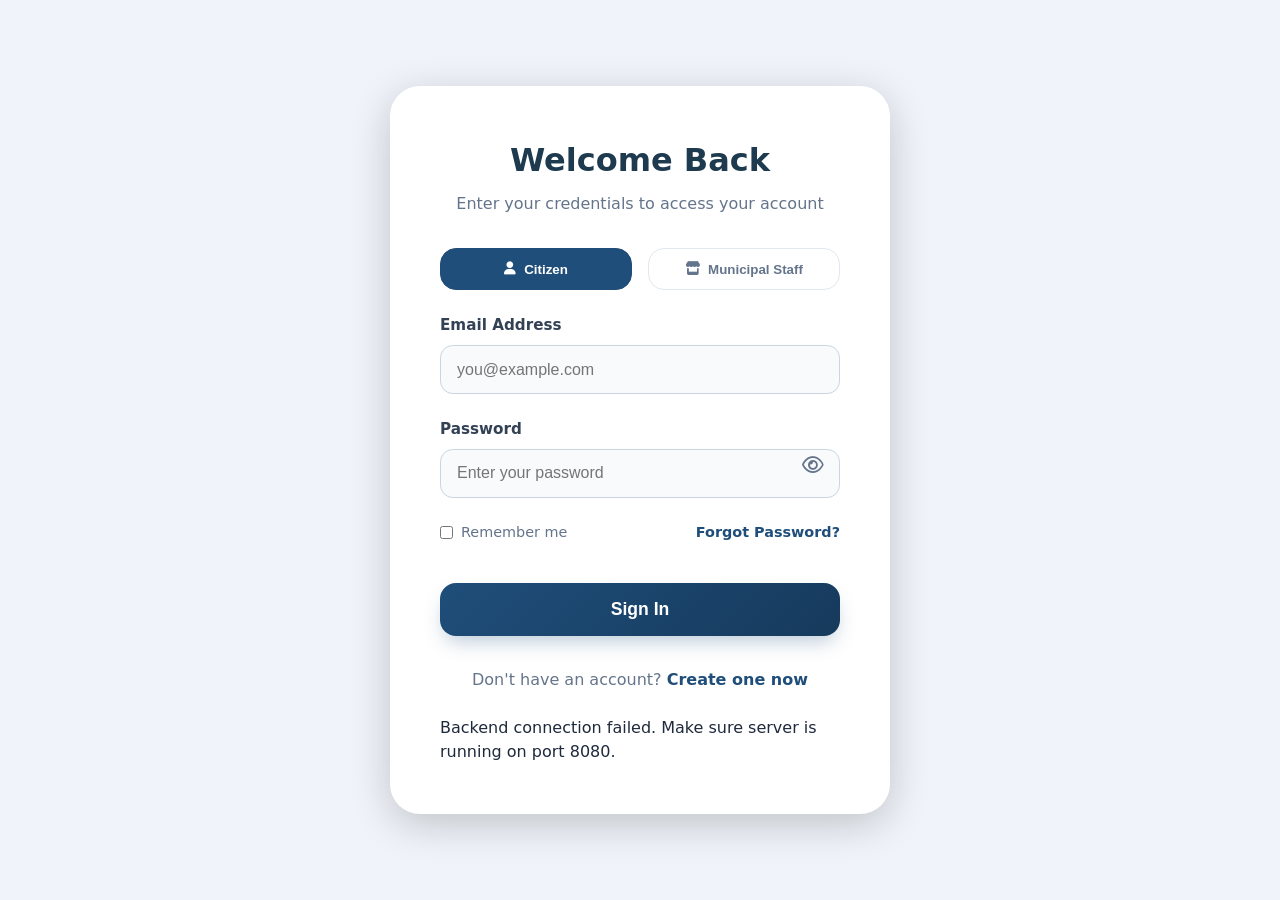
==== admin.html @ d2bd8d85 "Describe what you updated" ====
<!DOCTYPE html>
<html lang="en">

<head>
    <meta charset="UTF-8">
    <title>CrowdCivic Admin Dashboard</title>
    <link rel="stylesheet" href="styles.css">
    <link rel="stylesheet" href="admin.css">
</head>

<body>

    <header>
        <h2>CrowdCivic – Admin Panel</h2>
        <div>
            <button onclick="toggleAdminProfile()"
                style="margin-right: 10px; background-color: #f1f5f9; color: #1e293b; border: 1px solid #cbd5e1;">Profile</button>
            <button onclick="logout()">Logout</button>
        </div>
    </header>

    <section class="dashboard">
        <div class="user-info"
            style="display: none; margin-bottom: 2rem; background: #f8fafc; padding: 1.5rem; border-radius: 8px; border: 1px solid #e2e8f0;">
            <h3>Admin Profile</h3>
            <p style="margin-bottom: 5px;"><strong>Name:</strong> <span id="adminName">Loading...</span></p>
            <p style="margin-bottom: 5px;"><strong>Email:</strong> <span id="adminEmail">Loading...</span></p>
            <p style="margin-bottom: 5px;"><strong>Department:</strong> <span id="adminDepartment">Loading...</span></p>
            <p style="margin-bottom: 5px;"><strong>Government ID:</strong> <span id="adminId">Loading...</span></p>
        </div>

        <h3>Reported Civic Issues</h3>

        <table>
            <thead>
                <tr>
                    <th>Issue ID</th>
                    <th>Title</th>
                    <th>Category</th>
                    <th>Location</th>
                    <th>Status</th>
                    <th>Assign Dept</th>
                    <th>Action</th>
                </tr>
            </thead>
            <tbody id="issueTable">
                <tr>
                    <td>101</td>
                    <td>Pothole on Road</td>
                    <td>Roads</td>
                    <td>Hyderabad</td>
                    <td>
                        <select>
                            <option>Pending</option>
                            <option>In Progress</option>
                            <option>Resolved</option>
                        </select>
                    </td>
                    <td>
                        <select>
                            <option>Roads Dept</option>
                            <option>Municipality</option>
                            <option>Water Dept</option>
                        </select>
                    </td>
                    <td>
                        <button class="update-btn">Update</button>
                    </td>
                </tr>
            </tbody>
        </table>
    </section>

    <script src="admin.js"></script>
</body>

</html>
---- styles.css ----
:root {
    --primary-color: #2563eb;
    --primary-hover: #1d4ed8;
    --secondary-color: #475569;
    --accent-color: #8b5cf6;
    --success-color: #10b981;
    --warning-color: #f59e0b;
    --danger-color: #ef4444;

    --primary-gradient: linear-gradient(135deg, #2563eb 0%, #4f46e5 100%);
    --hero-gradient: linear-gradient(135deg, #1e293b 0%, #0f172a 100%);
    --card-gradient: linear-gradient(to bottom right, #ffffff, #f8fafc);

    --bg-body: #f0f4fa;
    --bg-card: #ffffff;
    --text-main: #1e293b;
    --text-muted: #64748b;
    --text-light: #94a3b8;

    --radius-sm: 8px;
    --radius-md: 12px;
    --radius-lg: 16px;
    --radius-full: 9999px;

    --shadow-sm: 0 1px 2px 0 rgb(0 0 0 / 0.05);
    --shadow-md: 0 4px 6px -1px rgb(0 0 0 / 0.1), 0 2px 4px -2px rgb(0 0 0 / 0.1);
    --shadow-lg: 0 10px 15px -3px rgb(0 0 0 / 0.1), 0 4px 6px -4px rgb(0 0 0 / 0.1);
    --shadow-xl: 0 20px 25px -5px rgb(0 0 0 / 0.1), 0 8px 10px -6px rgb(0 0 0 / 0.1);

    --transition-base: all 0.3s ease;
}

* {
    margin: 0;
    padding: 0;
    box-sizing: border-box;
}

body {
    font-family: 'Inter', -apple-system, BlinkMacSystemFont, 'Segoe UI', Roboto, sans-serif;
    background-color: var(--bg-body);
    color: var(--text-main);
    line-height: 1.6;
    min-height: 100vh;
    display: flex;
    flex-direction: column;
}

h1,
h2,
h3,
h4,
h5,
h6 {
    color: var(--text-main);
    font-weight: 700;
    line-height: 1.2;
    margin-bottom: 0.5em;
}

h1 {
    font-size: 2.5rem;
    letter-spacing: -0.025em;
}

h2 {
    font-size: 2rem;
    letter-spacing: -0.025em;
}

h3 {
    font-size: 1.5rem;
}

p {
    margin-bottom: 1rem;
    color: var(--text-muted);
}

.container {
    width: 100%;
    max-width: 1280px;
    margin: 0 auto;
    padding: 0 20px;
    display: flex;
    justify-content: center;
    align-items: center;
    min-height: 100vh;
}

.card,
.login-card,
.dashboard,
.landing-page {
    background: var(--bg-card);
    border-radius: var(--radius-lg);
    box-shadow: var(--shadow-lg);
    border: 1px solid rgba(255, 255, 255, 0.5);
}

.login-card {
    padding: 2.5rem;
    width: 100%;
    max-width: 420px;
    position: relative;
    overflow: hidden;
}

.login-card::before {
    content: '';
    position: absolute;
    top: 0;
    left: 0;
    width: 100%;
    height: 6px;
    background: var(--primary-gradient);
}

.subtitle {
    font-size: 0.95rem;
    color: var(--text-muted);
    text-align: center;
    margin-bottom: 2rem;
}

.form-group {
    margin-bottom: 1.5rem;
}

.form-group label {
    display: block;
    margin-bottom: 0.5rem;
    font-weight: 500;
    font-size: 0.9rem;
    color: var(--text-main);
}

.form-group input,
.form-group select {
    width: 100%;
    padding: 0.75rem 1rem;
    border: 1px solid #e2e8f0;
    border-radius: var(--radius-sm);
    font-size: 0.95rem;
    transition: var(--transition-base);
    background-color: #f8fafc;
}

.form-group input:focus,
.form-group select:focus {
    outline: none;
    border-color: var(--primary-color);
    box-shadow: 0 0 0 3px rgba(37, 99, 235, 0.1);
    background-color: #fff;
}

.btn-primary {
    width: 100%;
    display: inline-flex;
    justify-content: center;
    align-items: center;
    padding: 0.875rem 1.5rem;
    background: var(--primary-gradient);
    color: white;
    font-weight: 600;
    border: none;
    border-radius: var(--radius-sm);
    cursor: pointer;
    transition: var(--transition-base);
    box-shadow: var(--shadow-md);
}

.btn-primary:hover:not(:disabled) {
    transform: translateY(-2px);
    box-shadow: var(--shadow-lg);
}

.btn-primary:disabled {
    opacity: 0.7;
    cursor: not-allowed;
    background: var(--secondary-color);
}

.btn-secondary {
    padding: 0.75rem 1.25rem;
    background: white;
    color: var(--text-main);
    border: 1px solid #e2e8f0;
    border-radius: var(--radius-sm);
    font-weight: 500;
    cursor: pointer;
    transition: var(--transition-base);
}

.btn-secondary:hover {
    background: #f1f5f9;
    border-color: #cbd5e1;
}

.dashboard {
    width: 100%;
    max-width: 1200px;
    padding: 2rem;
    margin: 2rem 0;
    min-height: 80vh;
}

.dashboard.full-width {
    max-width: 100%;
    margin: 0;
    padding: 2rem;
    border-radius: 0;
    border: none;
    min-height: 100vh;
}

.dashboard-header {
    display: flex;
    justify-content: space-between;
    align-items: center;
    margin-bottom: 1rem;
    padding-bottom: 0.5rem;
    border-bottom: 1px solid #e2e8f0;
}

.dashboard-header .subtitle {
    margin-bottom: 0;
    text-align: left;
    font-size: 0.85rem;
}

.dashboard-header h1 {
    font-size: 1.8rem;
    margin-bottom: 0.2rem;
}

.header-nav {
    display: flex;
    gap: 1rem;
}

.nav-link {
    text-decoration: none;
    background: white;
    padding: 1rem 1rem;
    border-radius: var(--radius-full);
    font-size: 0.85rem;
    font-weight: 500;
    color: var(--text-muted);
    border: 1px solid #e2e8f0;
    transition: var(--transition-base);
}

.nav-link:hover {
    border-color: var(--primary-color);
    color: var(--primary-color);
    background: #eff6ff;
}

/* Mobile Responsiveness */
@media (max-width: 768px) {
    .main-layout {
        flex-direction: column;
    }

    .right-sidebar {
        width: 100%;
        border-left: none;
        border-bottom: 1px solid var(--border-color);
        flex-direction: row;
        align-items: center;
        justify-content: space-between;
        padding: 1rem;
        order: -1;
        /* Move to top on mobile */
    }

    .sidebar-nav {
        flex-direction: row;
    }
}

/* Sidebar Layout */
.main-layout {
    display: flex;
    min-height: 100vh;
}

.right-sidebar {
    width: 250px;
    background-color: var(--card-bg);
    border-left: 1px solid var(--border-color);
    /* Changed from border-right to border-left */
    padding: 2rem;
    display: flex;
    flex-direction: column;
    gap: 2rem;
    order: 2;
    /* Ensure it appears after the container */
}

.container {
    flex: 1;
    max-width: none;
    display: flex;
    justify-content: center;
    order: 1;
}

.dashboard-grid {
    display: grid;
    grid-template-columns: 2fr 1fr;
    gap: 2rem;
}

.card {
    padding: 1.5rem;
    border: 1px solid #f1f5f9;
    box-shadow: var(--shadow-sm);
}

.issue-list {
    display: flex;
    flex-direction: column;
    gap: 1rem;
    max-height: 600px;
    overflow-y: auto;
    padding-right: 5px;
}

.issue-card {
    background: white;
    border: 1px solid #e2e8f0;
    border-radius: var(--radius-md);
    padding: 1.25rem;
    transition: var(--transition-base);
    position: relative;
    overflow: hidden;
}

.issue-card:hover {
    transform: translateY(-2px);
    box-shadow: var(--shadow-md);
    border-color: #cbd5e1;
}

.issue-card-header {
    display: flex;
    justify-content: space-between;
    align-items: center;
    margin-bottom: 0.75rem;
}

.issue-title {
    font-weight: 600;
    color: var(--text-main);
    font-size: 1.1rem;
}

.issue-status {
    font-size: 0.75rem;
    text-transform: uppercase;
    letter-spacing: 0.05em;
    padding: 0.25rem 0.75rem;
    border-radius: var(--radius-full);
    font-weight: 600;
}

.status-NEW {
    background: #e0f2fe;
    color: #0369a1;
}

.status-IN_PROGRESS {
    background: #fef3c7;
    color: #b45309;
}

.status-RESOLVED {
    background: #dcfce7;
    color: #15803d;
}

.status-REJECTED {
    background: #fee2e2;
    color: #b91c1c;
}

.analytics-grid {
    display: grid;
    grid-template-columns: 1fr;
    gap: 1rem;
}

.analytics-card {
    background: linear-gradient(to right, #ffffff, #f8fafc);
    padding: 1.25rem;
    border-radius: var(--radius-md);
    border-left: 4px solid var(--primary-color);
    box-shadow: var(--shadow-sm);
}

.analytics-card h4 {
    color: var(--text-muted);
    font-size: 0.85rem;
    text-transform: uppercase;
    letter-spacing: 0.05em;
    margin-bottom: 0.5rem;
}

.analytics-card p {
    color: var(--text-main);
    font-size: 1.25rem;
    font-weight: 700;
    margin: 0;
}

.chat-widget {
    position: fixed;
    bottom: 2rem;
    right: 2rem;
    z-index: 1000;
    display: flex;
    flex-direction: column;
    align-items: flex-end;
    gap: 1rem;
}

.chat-toggle {
    background: var(--primary-gradient);
    box-shadow: var(--shadow-lg);
    border: none;
    width: 60px;
    height: 60px;
    border-radius: var(--radius-full);
    color: white;
    font-weight: 600;
    cursor: pointer;
    transition: var(--transition-base);
    display: flex;
    align-items: center;
    justify-content: center;
    font-size: 1rem;
}

.chat-toggle:hover {
    transform: scale(1.05) translateY(-2px);
    box-shadow: var(--shadow-xl);
}

.chat-window {
    background: white;
    border-radius: var(--radius-lg);
    box-shadow: var(--shadow-xl);
    border: 1px solid #e2e8f0;
    width: 350px;
    height: 500px;
    display: none;
    flex-direction: column;
    overflow: hidden;
    transition: var(--transition-base);
    transform-origin: bottom right;
}

.chat-window.open {
    display: flex;
    animation: slideIn 0.3s ease forwards;
}

@keyframes slideIn {
    from {
        opacity: 0;
        transform: translateY(20px) scale(0.95);
    }

    to {
        opacity: 1;
        transform: translateY(0) scale(1);
    }
}

.chat-header {
    background: var(--primary-gradient);
    padding: 1rem;
    color: white;
    display: flex;
    justify-content: space-between;
    align-items: center;
    font-weight: 600;
}

.chat-close {
    background: transparent;
    border: none;
    color: white;
    font-size: 1.5rem;
    cursor: pointer;
    padding: 0;
    line-height: 1;
    opacity: 0.8;
    transition: var(--transition-base);
}

.chat-close:hover {
    opacity: 1;
    transform: rotate(90deg);
}

.chat-messages {
    flex: 1;
    overflow-y: auto;
    padding: 1rem;
    display: flex;
    flex-direction: column;
    gap: 0.75rem;
    background-color: #f8fafc;
}

.chat-message {
    max-width: 80%;
    padding: 0.75rem 1rem;
    border-radius: 1rem;
    font-size: 0.9rem;
    line-height: 1.5;
}

.chat-message.bot {
    align-self: flex-start;
    background: white;
    border: 1px solid #e2e8f0;
    color: var(--text-main);
    border-bottom-left-radius: 0.25rem;
}

.chat-message.user {
    align-self: flex-end;
    background: var(--primary-color);
    color: white;
    border-bottom-right-radius: 0.25rem;
}

.chat-form {
    padding: 1rem;
    border-top: 1px solid #e2e8f0;
    display: flex;
    gap: 0.5rem;
    background: white;
}

.chat-input {
    flex: 1;
    padding: 0.75rem;
    border: 1px solid #cbd5e1;
    border-radius: var(--radius-full);
    outline: none;
    transition: var(--transition-base);
}

.chat-input:focus {
    border-color: var(--primary-color);
    box-shadow: 0 0 0 2px rgba(37, 99, 235, 0.1);
}

.chat-send {
    background: var(--primary-color);
    color: white;
    border: none;
    padding: 0 1.25rem;
    border-radius: var(--radius-full);
    font-weight: 600;
    cursor: pointer;
    transition: var(--transition-base);
}

.chat-send:hover {
    background: var(--primary-hover);
}

.text-center {
    text-align: center;
}

.input-with-button {
    display: flex;
    gap: 0.5rem;
}

.links a {
    color: var(--primary-color);
    text-decoration: none;
    font-weight: 500;
}

.links a:hover {
    text-decoration: underline;
}

.message {
    padding: 1rem;
    border-radius: var(--radius-sm);
    margin-top: 1rem;
    font-size: 0.9rem;
    font-weight: 500;
}

.message.success {
    background: #dcfce7;
    color: #166534;
}

.message.error {
    background: #fee2e2;
    color: #991b1b;
}

.message.info {
    background: #eff6ff;
    color: #1e40af;
}

@media (max-width: 768px) {
    .dashboard-grid {
        grid-template-columns: 1fr;
    }

    .dashboard-header {
        flex-direction: column;
        gap: 1rem;
        align-items: flex-start;
    }

    h1 {
        font-size: 2rem;
    }
}

.landing-page {
    padding: 3rem;
    max-width: 1100px;
}

.landing-header {
    margin-bottom: 4rem;
}

.brand-title {
    font-size: 1.75rem;
    background: var(--primary-gradient);
    -webkit-background-clip: text;
    background-clip: text;
    -webkit-text-fill-color: transparent;
    font-weight: 800;
    cursor: default;
}

.nav-register {
    background: var(--primary-gradient);
    color: white !important;
    border: none;
    box-shadow: var(--shadow-md);
}

.landing-content {
    display: grid;
    grid-template-columns: 1.2fr 1fr;
    gap: 4rem;
    align-items: center;
}

.landing-hero h1 {
    font-size: 3rem;
    line-height: 1.1;
    margin-bottom: 1.5rem;
    background: var(--hero-gradient);
    -webkit-background-clip: text;
    background-clip: text;
    -webkit-text-fill-color: transparent;
    font-weight: 800;
}

.landing-hero p {
    font-size: 1.125rem;
    color: var(--text-secondary);
    margin-bottom: 2rem;
    max-width: 500px;
}

.landing-bullets {
    list-style: none;
    margin-bottom: 2rem;
}

.landing-bullets li {
    margin-bottom: 1rem;
    color: var(--text-main);
    font-size: 1rem;
    display: flex;
    align-items: center;
    gap: 0.5rem;
}

.landing-secondary {
    background: #f8fafc;
    border-radius: var(--radius-lg);
    padding: 2.5rem;
    border: 1px solid #e2e8f0;
    position: relative;
    overflow: hidden;
}

.landing-secondary::before {
    content: '';
    position: absolute;
    top: 0;
    right: 0;
    width: 100px;
    height: 100px;
    background: linear-gradient(135deg, transparent 50%, rgba(37, 99, 235, 0.05) 100%);
    border-radius: 0 0 0 100%;
}

.landing-secondary h3 {
    margin-bottom: 1rem;
    color: var(--text-main);
}

.landing-tag {
    display: inline-block;
    padding: 0.5rem 1rem;
    border-radius: var(--radius-full);
    background: #eff6ff;
    color: var(--primary-color);
    font-size: 0.75rem;
    font-weight: 600;
    text-transform: uppercase;
    letter-spacing: 0.05em;
    margin-bottom: 1.5rem;
    border: 1px solid #dbeafe;
}

@media (max-width: 900px) {
    .landing-content {
        grid-template-columns: 1fr;
        gap: 3rem;
    }

    .landing-hero h1 {
        font-size: 2.5rem;
    }
}

.issue-photo-thumb {
    max-width: 100%;
    max-height: 250px;
    width: auto;
    height: auto;
    display: block;
    border-radius: var(--radius-sm);
    margin-top: 0.5rem;
    border: 1px solid #e2e8f0;
}

.feedback-form select,
.feedback-form textarea {
    width: 100%;
    border: 1px solid #cbd5e1;
    border-radius: var(--radius-sm);
    padding: 0.5rem;
    font-size: 0.95rem;
    transition: var(--transition-base);
    background-color: #f8fafc;
}

.feedback-form select:focus,
.feedback-form textarea:focus {
    outline: none;
    border-color: var(--primary-color);
    background-color: #fff;
    box-shadow: 0 0 0 2px rgba(37, 99, 235, 0.1);
}
---- admin.css ----
header {
    background: var(--primary-gradient);
    color: white;
    padding: 1rem 2rem;
    display: flex;
    justify-content: space-between;
    align-items: center;
    box-shadow: var(--shadow-md);
}

header button {
    background: rgba(255, 255, 255, 0.2);
    color: white;
    border: 1px solid rgba(255, 255, 255, 0.4);
    padding: 0.5rem 1rem;
    cursor: pointer;
    border-radius: var(--radius-sm);
    font-weight: 600;
    transition: var(--transition-base);
}

header button:hover {
    background: white;
    color: var(--primary-color);
}

.dashboard {
    max-width: 100%;
    margin: 2rem;
    padding: 2rem;
}

table {
    width: 100%;
    border-collapse: separate;
    border-spacing: 0;
    margin-top: 1.5rem;
    background: white;
    border-radius: var(--radius-md);
    overflow: hidden;
    box-shadow: var(--shadow-sm);
    border: 1px solid #e2e8f0;
}

table th,
table td {
    padding: 1rem;
    text-align: left;
    border-bottom: 1px solid #e2e8f0;
}

table th {
    background: #f8fafc;
    font-weight: 600;
    color: var(--text-muted);
    font-size: 0.85rem;
    text-transform: uppercase;
    letter-spacing: 0.05em;
}

table tr:last-child td {
    border-bottom: none;
}

table tr:hover td {
    background-color: #f8fafc;
}

select {
    padding: 0.5rem;
    border-radius: var(--radius-sm);
    border: 1px solid #e2e8f0;
    font-size: 0.9rem;
    color: var(--text-main);
    background-color: white;
    cursor: pointer;
}

select:focus {
    outline: none;
    border-color: var(--primary-color);
}

.update-btn {
    background: var(--success-color);
    color: white;
    border: none;
    padding: 0.5rem 1rem;
    cursor: pointer;
    border-radius: var(--radius-sm);
    font-weight: 500;
    font-size: 0.9rem;
    transition: var(--transition-base);
    box-shadow: var(--shadow-sm);
}

.update-btn:hover {
    transform: translateY(-1px);
    box-shadow: var(--shadow-md);
    filter: brightness(110%);
}
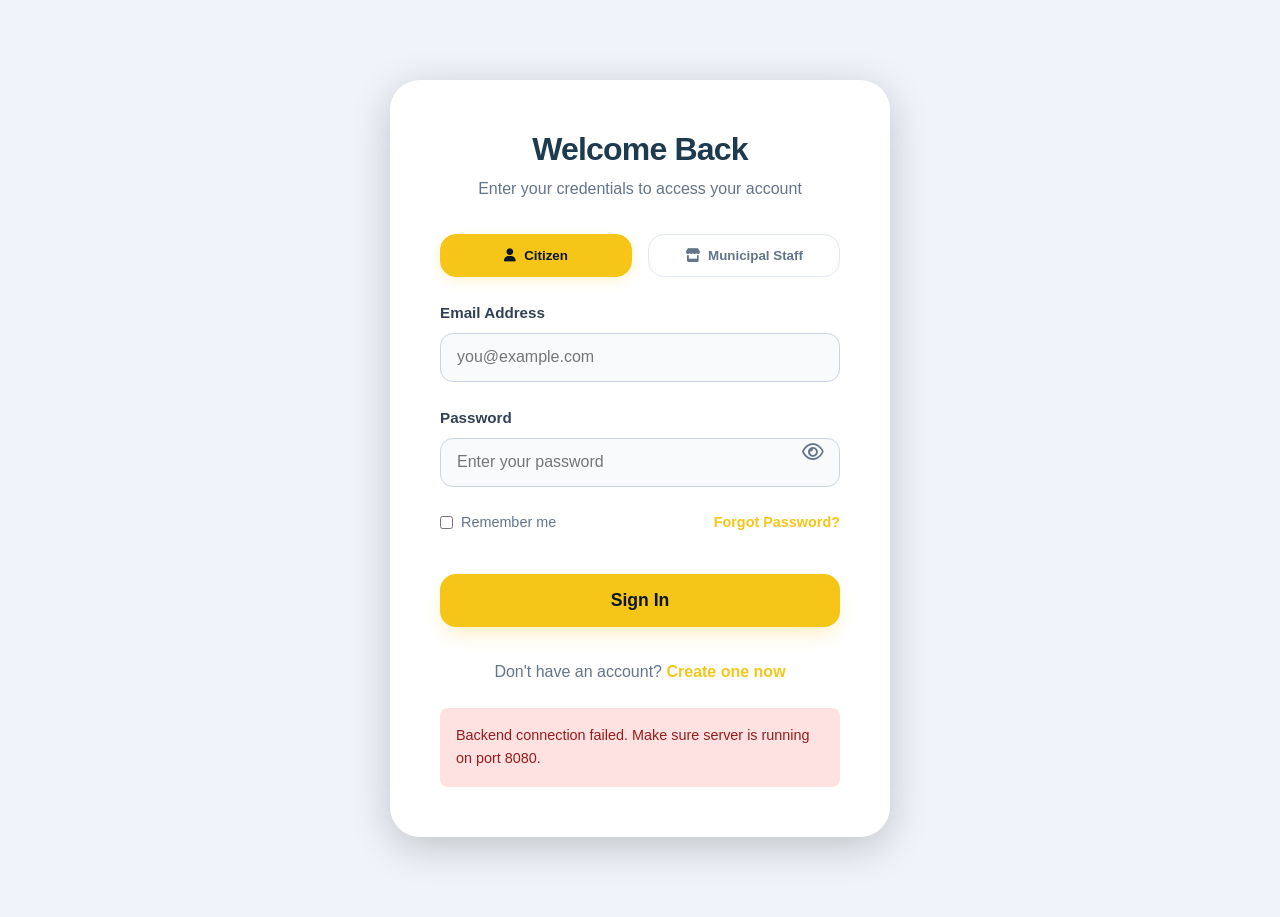
==== commit 0ad7d11e: "Updated project files" ====
--- a/admin.html
+++ b/admin.html
@@ -4,6 +4,7 @@
 <head>
     <meta charset="UTF-8">
     <title>CrowdCivic Admin Dashboard</title>
+    <link rel="stylesheet" href="https://cdnjs.cloudflare.com/ajax/libs/font-awesome/6.4.0/css/all.min.css">
     <link rel="stylesheet" href="styles.css">
     <link rel="stylesheet" href="admin.css">
 </head>
@@ -11,7 +12,7 @@
 <body>
 
     <header>
-        <h2>CrowdCivic – Admin Panel</h2>
+        <h2><span id="headerAdminName">CrowdCivic – Admin Panel</span></h2>
         <div>
             <button onclick="toggleAdminProfile()"
                 style="margin-right: 10px; background-color: #f1f5f9; color: #1e293b; border: 1px solid #cbd5e1;">Profile</button>
@@ -35,9 +36,11 @@
             <thead>
                 <tr>
                     <th>Issue ID</th>
+                    <th>Date Reported</th>
                     <th>Title</th>
                     <th>Category</th>
                     <th>Location</th>
+                    <th>Photo</th>
                     <th>Status</th>
                     <th>Assign Dept</th>
                     <th>Action</th>
@@ -46,9 +49,11 @@
             <tbody id="issueTable">
                 <tr>
                     <td>101</td>
+                    <td>2026-03-01</td>
                     <td>Pothole on Road</td>
                     <td>Roads</td>
                     <td>Hyderabad</td>
+                    <td><button>View</button></td>
                     <td>
                         <select>
                             <option>Pending</option>
--- a/styles.css
+++ b/styles.css
@@ -1,17 +1,18 @@
 :root {
-    --primary-color: #2563eb;
-    --primary-hover: #1d4ed8;
+    --primary-color: #f5c518;
+    --primary-hover: #e0b010;
     --secondary-color: #475569;
-    --accent-color: #8b5cf6;
+    --accent-color: #0a2635;
     --success-color: #10b981;
     --warning-color: #f59e0b;
     --danger-color: #ef4444;
 
-    --primary-gradient: linear-gradient(135deg, #2563eb 0%, #4f46e5 100%);
-    --hero-gradient: linear-gradient(135deg, #1e293b 0%, #0f172a 100%);
+    --primary-navy: #0b1628;
+    --primary-gradient: #f5c518;
+    --hero-gradient: linear-gradient(135deg, #0a2635 0%, #0b1628 100%);
     --card-gradient: linear-gradient(to bottom right, #ffffff, #f8fafc);
 
-    --bg-body: #f0f4fa;
+    --bg-body: #f8fafc;
     --bg-card: #ffffff;
     --text-main: #1e293b;
     --text-muted: #64748b;
@@ -44,6 +45,69 @@
     min-height: 100vh;
     display: flex;
     flex-direction: column;
+}
+
+.dashboard-footer {
+    background: var(--primary-navy);
+    color: #f8fafc;
+    padding: 3rem 2rem 1rem;
+    margin-top: auto;
+}
+
+.footer-content {
+    display: grid;
+    grid-template-columns: repeat(auto-fit, minmax(250px, 1fr));
+    gap: 2rem;
+    max-width: 1200px;
+    margin: 0 auto 2rem;
+    text-align: left;
+}
+
+.footer-section h4 {
+    color: #fff;
+    margin-bottom: 1rem;
+    font-size: 1.1rem;
+}
+
+.footer-section p {
+    color: #cbd5e1;
+    font-size: 0.9rem;
+    margin-bottom: 0.5rem;
+}
+
+.footer-section a {
+    display: block;
+    color: #cbd5e1;
+    text-decoration: none;
+    font-size: 0.9rem;
+    margin-bottom: 0.5rem;
+    transition: color 0.3s ease;
+}
+
+.footer-section a:hover {
+    color: #a7f3d0;
+}
+
+.footer-bottom {
+    text-align: center;
+    padding-top: 1.5rem;
+    border-top: 1px solid #334155;
+}
+
+.footer-bottom p {
+    margin: 0;
+    color: #94a3b8;
+    font-size: 0.85rem;
+}
+
+.footer-bottom a {
+    color: #94a3b8;
+    text-decoration: none;
+    transition: color 0.3s ease;
+}
+
+.footer-bottom a:hover {
+    color: #fff;
 }
 
 h1,
@@ -160,14 +224,14 @@
     justify-content: center;
     align-items: center;
     padding: 0.875rem 1.5rem;
-    background: var(--primary-gradient);
-    color: white;
-    font-weight: 600;
+    background: var(--primary-color);
+    color: var(--primary-navy);
+    font-weight: 700;
     border: none;
     border-radius: var(--radius-sm);
     cursor: pointer;
     transition: var(--transition-base);
-    box-shadow: var(--shadow-md);
+    box-shadow: 0 8px 20px rgba(245, 197, 24, 0.3);
 }
 
 .btn-primary:hover:not(:disabled) {
@@ -214,19 +278,109 @@
     min-height: 100vh;
 }
 
-.dashboard-header {
-    display: flex;
-    justify-content: space-between;
-    align-items: center;
-    margin-bottom: 1rem;
-    padding-bottom: 0.5rem;
-    border-bottom: 1px solid #e2e8f0;
-}
 
 .dashboard-header .subtitle {
     margin-bottom: 0;
     text-align: left;
     font-size: 0.85rem;
+    color: #e2e8f0;
+}
+
+.dashboard-header .location-subtitle {
+    color: #cbd5e1;
+}
+
+.dashboard-header .location-subtitle i {
+    color: #94a3b8;
+}
+
+.dashboard-header #userName {
+    color: white;
+}
+
+.notification-dropdown {
+    display: none;
+    position: absolute;
+    top: 45px;
+    right: -10px;
+    width: 320px;
+    background-color: var(--bg-card);
+    border: 1px solid #e2e8f0;
+    border-radius: var(--radius-md);
+    box-shadow: var(--shadow-xl);
+    z-index: 1000;
+    max-height: 400px;
+    overflow-y: auto;
+    cursor: default;
+}
+
+.notification-dropdown.show {
+    display: block;
+    animation: fadeIn 0.2s ease;
+}
+
+.notification-header {
+    padding: 1rem;
+    font-weight: 600;
+    color: var(--text-main);
+    border-bottom: 1px solid #e2e8f0;
+    background-color: #f8fafc;
+    border-top-left-radius: var(--radius-md);
+    border-top-right-radius: var(--radius-md);
+}
+
+.notification-item {
+    display: flex;
+    gap: 1rem;
+    padding: 1rem;
+    border-bottom: 1px solid #e2e8f0;
+    transition: var(--transition-base);
+    cursor: pointer;
+}
+
+.notification-item:hover {
+    background-color: #f1f5f9;
+}
+
+.notification-item.unread {
+    background-color: #eff6ff;
+}
+
+.notification-item.unread:hover {
+    background-color: #dbeafe;
+}
+
+.notification-item:last-child {
+    border-bottom: none;
+}
+
+.notification-item i {
+    font-size: 1.25rem;
+    margin-top: 0.25rem;
+}
+
+.notification-content {
+    flex-grow: 1;
+}
+
+.notification-content strong {
+    display: block;
+    font-size: 0.9rem;
+    color: var(--text-main);
+    margin-bottom: 0.25rem;
+}
+
+.notification-content p {
+    font-size: 0.85rem;
+    color: var(--text-muted);
+    margin-bottom: 0.25rem;
+    line-height: 1.4;
+}
+
+.notification-content .time {
+    display: block;
+    font-size: 0.75rem;
+    color: var(--text-light);
 }
 
 .dashboard-header h1 {
@@ -241,23 +395,35 @@
 
 .nav-link {
     text-decoration: none;
-    background: white;
-    padding: 1rem 1rem;
+    background: rgba(255, 255, 255, 0.1);
+    backdrop-filter: blur(5px);
+    padding: 0.75rem 1.25rem;
     border-radius: var(--radius-full);
     font-size: 0.85rem;
-    font-weight: 500;
-    color: var(--text-muted);
-    border: 1px solid #e2e8f0;
+    font-weight: 600;
+    color: white;
+    border: 1px solid rgba(255, 255, 255, 0.2);
     transition: var(--transition-base);
 }
 
-.nav-link:hover {
-    border-color: var(--primary-color);
+.header-nav .nav-link:hover {
     color: var(--primary-color);
-    background: #eff6ff;
-}
-
-/* Mobile Responsiveness */
+    background: white;
+    border-color: white;
+    transform: translateY(-2px);
+    box-shadow: 0 4px 6px rgba(0, 0, 0, 0.1);
+}
+
+.header-nav .btn-secondary {
+    color: var(--danger-color);
+    background: #fee2e2;
+    border-color: #fecaca;
+}
+
+.header-nav .btn-secondary:hover {
+    background: #fecaca;
+}
+
 @media (max-width: 768px) {
     .main-layout {
         flex-direction: column;
@@ -272,7 +438,6 @@
         justify-content: space-between;
         padding: 1rem;
         order: -1;
-        /* Move to top on mobile */
     }
 
     .sidebar-nav {
@@ -280,7 +445,6 @@
     }
 }
 
-/* Sidebar Layout */
 .main-layout {
     display: flex;
     min-height: 100vh;
@@ -290,13 +454,11 @@
     width: 250px;
     background-color: var(--card-bg);
     border-left: 1px solid var(--border-color);
-    /* Changed from border-right to border-left */
     padding: 2rem;
     display: flex;
     flex-direction: column;
     gap: 2rem;
     order: 2;
-    /* Ensure it appears after the container */
 }
 
 .container {
@@ -309,8 +471,9 @@
 
 .dashboard-grid {
     display: grid;
-    grid-template-columns: 2fr 1fr;
+    grid-template-columns: 1fr;
     gap: 2rem;
+    margin-bottom: 2rem;
 }
 
 .card {
@@ -320,9 +483,10 @@
 }
 
 .issue-list {
-    display: flex;
-    flex-direction: column;
-    gap: 1rem;
+    display: grid;
+    grid-template-columns: repeat(auto-fill, minmax(400px, 1fr));
+    gap: 1.5rem;
+    align-items: flex-start;
     max-height: 600px;
     overflow-y: auto;
     padding-right: 5px;
@@ -336,6 +500,8 @@
     transition: var(--transition-base);
     position: relative;
     overflow: hidden;
+    display: flex;
+    flex-direction: column;
 }
 
 .issue-card:hover {
@@ -355,6 +521,8 @@
     font-weight: 600;
     color: var(--text-main);
     font-size: 1.1rem;
+    word-break: break-word;
+    padding-right: 10px;
 }
 
 .issue-status {
@@ -388,8 +556,8 @@
 
 .analytics-grid {
     display: grid;
-    grid-template-columns: 1fr;
-    gap: 1rem;
+    grid-template-columns: repeat(4, 1fr);
+    gap: 1.5rem;
 }
 
 .analytics-card {
@@ -413,6 +581,28 @@
     font-size: 1.25rem;
     font-weight: 700;
     margin: 0;
+}
+
+.seperatediv {
+    color: var(--text-main);
+    font-size: 1.15rem;
+    font-weight: 700;
+    margin-bottom: 0.5rem;
+}
+
+.seperatediv:last-child {
+    margin-bottom: 0;
+}
+
+.issue-meta {
+    font-size: 0.85rem;
+    color: var(--text-muted);
+    margin-bottom: 0.5rem;
+}
+
+.issue-description {
+    flex-grow: 1;
+    margin-bottom: 0.5rem;
 }
 
 .chat-widget {
@@ -479,6 +669,20 @@
     }
 }
 
+.dashboard-header {
+    background: var(--primary-navy);
+    color: white;
+    padding: 1rem 2.5rem;
+    display: flex;
+    justify-content: space-between;
+    align-items: center;
+    box-shadow: 0 4px 15px rgba(0, 0, 0, 0.2);
+    border-bottom: 2px solid var(--primary-color);
+    position: sticky;
+    top: 0;
+    z-index: 1000;
+}
+
 .chat-header {
     background: var(--primary-gradient);
     padding: 1rem;
@@ -556,6 +760,17 @@
     transition: var(--transition-base);
 }
 
+.nav-link {
+    text-decoration: none;
+    color: rgba(255, 255, 255, 0.85);
+    font-weight: 500;
+    transition: var(--transition-base);
+}
+
+.nav-link:hover {
+    color: var(--primary-color);
+}
+
 .chat-input:focus {
     border-color: var(--primary-color);
     box-shadow: 0 0 0 2px rgba(37, 99, 235, 0.1);
@@ -644,13 +859,51 @@
 }
 
 .brand-title {
-    font-size: 1.75rem;
+    font-size: 2.25rem;
     background: var(--primary-gradient);
     -webkit-background-clip: text;
     background-clip: text;
     -webkit-text-fill-color: transparent;
     font-weight: 800;
     cursor: default;
+    margin-bottom: 1.5rem;
+}
+
+.hero-section {
+    display: flex;
+    align-items: center;
+    justify-content: space-between;
+    gap: 4rem;
+    margin-top: 6rem;
+    padding: 0 4rem;
+    margin-bottom: 5rem;
+}
+
+.hero-content {
+    flex: 1;
+    max-width: 500px;
+}
+
+.hero-image {
+    flex: 0.8;
+    background: white;
+    border-radius: 1rem;
+    overflow: hidden;
+    box-shadow: 0 20px 40px -15px rgba(0, 0, 0, 0.15);
+}
+
+.hero-image img {
+    width: 60%;
+    margin: 0 auto;
+    height: auto;
+    object-fit: contain;
+    display: block;
+}
+
+.brand-subtitle {
+    font-size: 1.15rem;
+    line-height: 1.6;
+    color: var(--text-muted);
 }
 
 .nav-register {
@@ -777,4 +1030,734 @@
     border-color: var(--primary-color);
     background-color: #fff;
     box-shadow: 0 0 0 2px rgba(37, 99, 235, 0.1);
+}
+
+
+
+* {
+    margin: 0;
+    padding: 0;
+    box-sizing: border-box;
+}
+
+html.index-page,
+body.index-page {
+    background: #f0f4fa;
+    font-family: system-ui, -apple-system, 'Segoe UI', Roboto, 'Helvetica Neue', sans-serif;
+    line-height: 1.5;
+    color: #1e293b;
+    min-height: 100vh;
+    display: flex;
+    flex-direction: column;
+}
+
+.main-container {
+    max-width: 1200px;
+    min-width: 1000px;
+    /* Force rigid layout scaling */
+    margin: 0 auto;
+    width: 90%;
+    padding: 2rem 0;
+}
+
+.navbar {
+    background: linear-gradient(247deg, #62b76a 0%, #000000 100%);
+    padding: 1rem 2rem;
+    box-shadow: 0 4px 20px rgba(0, 0, 0, 0.2);
+    position: fixed;
+    top: 0;
+    left: 0;
+    width: 100%;
+    z-index: 1000;
+    display: flex;
+    justify-content: center;
+}
+
+.navbar .logo {
+    width: 100%;
+    margin-bottom: 0;
+}
+
+
+.brand-section {
+    display: flex;
+    align-items: center;
+    justify-content: center;
+    background: radial-gradient(circle at 10% 30%, #ffffff, #e6eff9);
+    padding: 2rem 1.5rem;
+    flex: 1;
+}
+
+.brand-content {
+    margin: 0 auto;
+    background-color: rgba(255, 255, 255, 0.7);
+    backdrop-filter: blur(2px);
+    border-radius: 3rem 3rem 2rem 2rem;
+    padding: 3rem 5rem;
+    box-shadow: 0 30px 50px -20px rgba(0, 40, 80, 0.25);
+    border: 1px solid rgba(255, 255, 255, 0.6);
+    max-width: 1200px;
+    width: 100%;
+}
+
+.logo {
+    display: flex;
+    align-items: center;
+    justify-content: space-between;
+    flex-wrap: wrap;
+    gap: 1.5rem 1rem;
+    width: 100%;
+    margin-bottom: 2.8rem;
+}
+
+.logo-icon {
+    font-size: 2.4rem;
+    color: #1e4a6d;
+    background: white;
+    width: 3.8rem;
+    height: 3.8rem;
+    display: inline-flex;
+    align-items: center;
+    justify-content: center;
+    border-radius: 1.5rem;
+    box-shadow: 0 6px 12px rgba(0, 40, 70, 0.1);
+}
+
+.logo-icon i {
+    filter: drop-shadow(0 2px 4px rgba(0, 80, 120, 0.2));
+}
+
+.logo-text {
+    font-size: 2rem;
+    font-weight: 650;
+    letter-spacing: -0.02em;
+    color: white;
+    margin-left: 0.2rem;
+}
+
+.form-toggle {
+    display: flex;
+    gap: 1rem;
+    align-items: center;
+    flex-wrap: wrap;
+}
+
+a.toggle-btn {
+    text-decoration: none;
+    display: inline-block;
+    font-weight: 600;
+    font-size: 1rem;
+    padding: 0.7rem 2rem;
+    border-radius: 60px;
+    transition: all 0.2s ease;
+    text-align: center;
+    border: 1.5px solid transparent;
+    cursor: pointer;
+}
+
+a.toggle-btn:active {
+    transform: translateY(1px);
+    box-shadow: none;
+}
+
+#aboutToggle,
+#loginToggle {
+    background: rgba(255, 255, 255, 0.1);
+    backdrop-filter: blur(5px);
+    color: white;
+    border-color: rgba(255, 255, 255, 0.2);
+    box-shadow: 0 4px 8px rgba(0, 0, 0, 0.1);
+}
+
+#aboutToggle:hover,
+#loginToggle:hover {
+    background: rgba(255, 255, 255, 0.2);
+    border-color: rgba(255, 255, 255, 0.4);
+    transform: translateY(-2px);
+    box-shadow: 0 12px 18px -8px rgba(0, 0, 0, 0.2);
+    color: white;
+}
+
+#registerToggle {
+    background: transparent;
+    color: #ffffff;
+    border-color: #ffffff;
+    box-shadow: 0 4px 8px rgba(0, 0, 0, 0.1);
+}
+
+#registerToggle:hover {
+    background: rgba(255, 255, 255, 0.2);
+    border-color: white;
+    transform: translateY(-2px);
+    box-shadow: 0 12px 18px -8px rgba(0, 0, 0, 0.2);
+}
+
+.brand-title {
+    font-size: clamp(2.2rem, 5vw, 3.8rem);
+    font-weight: 750;
+    line-height: 1.2;
+    max-width: 900px;
+    color: #0a2635;
+    padding-top: 50px;
+    letter-spacing: -0.02em;
+}
+
+.brand-subtitle {
+    font-size: 1.25rem;
+    color: #2a4053;
+    max-width: 800px;
+    margin-bottom: 3.5rem;
+    font-weight: 400;
+    background: rgba(255, 255, 255, 0.6);
+    padding: 1.2rem 1.8rem;
+    border-radius: 2rem;
+    border-left: 4px solid #1f4e7a;
+}
+
+.features {
+    display: grid;
+    grid-template-columns: repeat(4, 1fr);
+    gap: 1.8rem;
+    margin-top: 2rem;
+}
+
+.feature-item {
+    background: white;
+    border-radius: 2rem;
+    padding: 2rem 1.5rem;
+    display: flex;
+    flex-direction: column;
+    justify-content: space-evenly;
+    align-items: center;
+    text-align: center;
+    box-shadow: 0 12px 24px -12px rgba(0, 47, 85, 0.15);
+    transition: transform 0.2s, box-shadow 0.2s;
+    border: 1px solid rgba(255, 255, 255, 0.7);
+}
+
+.feature-item:hover {
+    transform: translateY(-6px);
+    box-shadow: 0 26px 35px -14px #1f4e7a50;
+}
+
+.feature-icon {
+    font-size: 2.2rem;
+    background: #e2edf7;
+    color: #1f4e7a;
+    width: 3.5rem;
+    height: 3.5rem;
+    display: flex;
+    align-items: center;
+    justify-content: center;
+    border-radius: 1.2rem;
+    margin-bottom: 1.5rem;
+}
+
+.feature-text {
+    font-size: 1rem;
+    color: #1e3a4e;
+    line-height: 1.5;
+}
+
+.feature-text strong {
+    color: #0e3d5e;
+    font-weight: 700;
+    display: block;
+    margin-bottom: 0.25rem;
+    font-size: 1.12rem;
+}
+
+
+.about-section {
+    padding: 2rem 1.5rem;
+    background-color: #f8fbff;
+    text-align: center;
+    border-top: 1px solid #eef2ff;
+}
+
+.about-content {
+    max-width: 900px;
+    min-width: 800px;
+    /* Force rigid layout scaling */
+    margin: 0 auto;
+    padding: 0 30px;
+}
+
+.section-title {
+    font-size: 2.8rem;
+    color: #0a2635;
+    margin-bottom: 30px;
+    font-weight: 800;
+    position: relative;
+    display: inline-block;
+}
+
+.section-title::after {
+    content: '';
+    position: absolute;
+    bottom: -10px;
+    left: 50%;
+    transform: translateX(-50%);
+    width: 60px;
+    height: 4px;
+    background: #4dc8ff;
+    border-radius: 2px;
+}
+
+.about-text {
+    font-size: 1.2rem;
+    line-height: 1.8;
+    color: #4a6fa5;
+    font-weight: 400;
+}
+
+
+
+.footer {
+    background: linear-gradient(247deg, #62b76a 0%, #000000 100%);
+    color: white;
+    padding: 80px 0 30px;
+    font-size: 1rem;
+    position: relative;
+    overflow: hidden;
+    margin-top: auto;
+}
+
+.footer::before {
+    content: '';
+    position: absolute;
+    top: 0;
+    left: 0;
+    right: 0;
+    height: 1px;
+    background: linear-gradient(to right, transparent, rgba(255, 255, 255, 0.1), transparent);
+}
+
+.footer-container {
+    max-width: 1200px;
+    margin: 0 auto;
+    display: flex;
+    justify-content: space-between;
+    flex-wrap: nowrap;
+    gap: 50px;
+    padding: 0 10%;
+    position: relative;
+    z-index: 1;
+    min-width: 1000px;
+}
+
+.footer-column {
+    flex: 1;
+    min-width: 220px;
+}
+
+.footer-logo {
+    font-size: 1.8rem;
+    font-weight: 800;
+    margin-bottom: 25px;
+    display: flex;
+    align-items: center;
+    gap: 12px;
+    color: white;
+}
+
+.footer-logo i {
+    color: #62b76a;
+    font-size: 2rem;
+}
+
+.footer-desc {
+    color: rgba(255, 255, 255, 0.7);
+    line-height: 1.7;
+    margin-bottom: 25px;
+    max-width: 320px;
+}
+
+.footer-column h3 {
+    font-size: 1.3rem;
+    margin-bottom: 25px;
+    color: #a7f3d0;
+    font-weight: 700;
+    letter-spacing: 0.5px;
+}
+
+.footer-links {
+    list-style: none;
+}
+
+.footer-links li {
+    margin-bottom: 15px;
+}
+
+.footer-links a {
+    color: rgba(255, 255, 255, 0.7);
+    text-decoration: none;
+    transition: all 0.3s ease;
+    display: inline-flex;
+    align-items: center;
+    gap: 8px;
+}
+
+.footer-links a:hover {
+    color: #a7f3d0;
+    transform: translateX(5px);
+}
+
+.social-icons {
+    display: flex;
+    gap: 15px;
+}
+
+.social-icons a {
+    width: 45px;
+    height: 45px;
+    background: rgba(255, 255, 255, 0.05);
+    border: 1px solid rgba(255, 255, 255, 0.1);
+    border-radius: 12px;
+    display: flex;
+    align-items: center;
+    justify-content: center;
+    color: white;
+    text-decoration: none;
+    transition: all 0.3s ease;
+    font-size: 1.2rem;
+}
+
+.social-icons a:hover {
+    background: #4dc8ff;
+    color: #0a1f5c;
+    border-color: #4dc8ff;
+    transform: translateY(-5px);
+    box-shadow: 0 10px 20px rgba(77, 200, 255, 0.2);
+}
+
+.footer-bottom {
+    margin-top: 70px;
+    padding-top: 30px;
+    border-top: 1px solid rgba(255, 255, 255, 0.05);
+    text-align: center;
+    color: rgba(255, 255, 255, 0.4);
+    font-size: 0.95rem;
+}
+
+
+
+@media (max-width: 768px) {
+    .features {
+        grid-template-columns: repeat(2, 1fr);
+    }
+
+    .brand-content {
+        padding: 2.5rem 2rem;
+    }
+}
+
+@media (max-width: 600px) {
+    .features {
+        grid-template-columns: 1fr;
+    }
+
+    .logo {
+        flex-direction: column;
+        align-items: flex-start;
+    }
+
+    .form-toggle {
+        width: 100%;
+        justify-content: flex-start;
+    }
+}
+
+@media (min-width: 1800px) {
+    .brand-content {
+        max-width: 1500px;
+    }
+}
+
+@media (max-width: 900px) {
+    .footer-container {
+        flex-direction: column;
+        gap: 60px;
+    }
+
+    .footer-column {
+        width: 50%;
+        text-align: center;
+        align-items: center;
+        display: flex;
+        flex-direction: column;
+    }
+
+    .footer-logo,
+    .social-icons {
+        justify-content: center;
+    }
+
+    .section-title {
+        font-size: 2.2rem;
+    }
+}
+
+.chat-widget {
+    position: fixed;
+    bottom: 2rem;
+    right: 2rem;
+    z-index: 1000;
+    display: flex;
+    flex-direction: column;
+    align-items: flex-end;
+    gap: 1rem;
+}
+
+.chat-toggle {
+    background: linear-gradient(135deg, #1f4e7a 0%, #163a5c 100%);
+    box-shadow: 0 10px 20px -5px rgba(31, 78, 122, 0.3);
+    border: none;
+    width: 60px;
+    height: 60px;
+    border-radius: 9999px;
+    color: white;
+    font-weight: 600;
+    cursor: pointer;
+    transition: all 0.3s ease;
+    display: flex;
+    align-items: center;
+    justify-content: center;
+    font-size: 1rem;
+}
+
+.chat-toggle:hover {
+    transform: scale(1.05) translateY(-2px);
+    box-shadow: 0 15px 25px -5px rgba(31, 78, 122, 0.4);
+}
+
+.chat-window {
+    background: white;
+    border-radius: 16px;
+    box-shadow: 0 20px 25px -5px rgba(0, 0, 0, 0.1), 0 8px 10px -6px rgba(0, 0, 0, 0.1);
+    border: 1px solid #e2e8f0;
+    width: 350px;
+    height: 500px;
+    display: none;
+    flex-direction: column;
+    overflow: hidden;
+    transition: all 0.3s ease;
+    transform-origin: bottom right;
+}
+
+.chat-window.open {
+    display: flex;
+    animation: slideIn 0.3s ease forwards;
+}
+
+@keyframes slideIn {
+    from {
+        opacity: 0;
+        transform: translateY(20px) scale(0.95);
+    }
+
+    to {
+        opacity: 1;
+        transform: translateY(0) scale(1);
+    }
+}
+
+.chat-header {
+    background: linear-gradient(135deg, #1f4e7a 0%, #163a5c 100%);
+    padding: 1rem;
+    color: white;
+    display: flex;
+    justify-content: space-between;
+    align-items: center;
+    font-weight: 600;
+}
+
+.chat-close {
+    background: transparent;
+    border: none;
+    color: white;
+    font-size: 1.5rem;
+    cursor: pointer;
+    padding: 0;
+    line-height: 1;
+    opacity: 0.8;
+    transition: all 0.3s ease;
+}
+
+.chat-close:hover {
+    opacity: 1;
+    transform: rotate(90deg);
+}
+
+.chat-messages {
+    flex: 1;
+    overflow-y: auto;
+    padding: 1rem;
+    display: flex;
+    flex-direction: column;
+    gap: 0.75rem;
+    background-color: #f8fafc;
+}
+
+.chat-message {
+    max-width: 80%;
+    padding: 0.75rem 1rem;
+    border-radius: 1rem;
+    font-size: 0.9rem;
+    line-height: 1.5;
+}
+
+.chat-message.bot {
+    align-self: flex-start;
+    background: white;
+    border: 1px solid #e2e8f0;
+    color: #1e293b;
+    border-bottom-left-radius: 0.25rem;
+}
+
+.chat-message.user {
+    align-self: flex-end;
+    background: #1f4e7a;
+    color: white;
+    border-bottom-right-radius: 0.25rem;
+}
+
+.chat-form {
+    padding: 1rem;
+    border-top: 1px solid #e2e8f0;
+    display: flex;
+    gap: 0.5rem;
+    background: white;
+}
+
+.chat-input {
+    flex: 1;
+    padding: 0.75rem;
+    border: 1px solid #cbd5e1;
+    border-radius: 9999px;
+    outline: none;
+    transition: all 0.3s ease;
+}
+
+.chat-input:focus {
+    border-color: #1f4e7a;
+    box-shadow: 0 0 0 2px rgba(31, 78, 122, 0.1);
+}
+
+.chat-send {
+    background: #1f4e7a;
+    color: white;
+    border: none;
+    padding: 0 1.25rem;
+    border-radius: 9999px;
+    font-weight: 600;
+    cursor: pointer;
+    transition: all 0.3s ease;
+}
+
+.chat-send:hover {
+    background: #123a5a;
+}
+
+
+
+body.auth-page {
+    display: flex;
+    justify-content: center;
+    align-items: center;
+    background: #f0f4fa;
+}
+
+.form-section {
+    width: 100%;
+    max-width: 500px;
+    border-radius: 30px;
+    padding: 50px;
+    background: white;
+    box-shadow: 0 10px 40px rgba(0, 0, 0, 0.2);
+}
+
+/* Hide the toggle buttons since we are on a dedicated page */
+.auth-page .form-toggle {
+    display: none;
+}
+
+
+
+body.auth-page {
+    display: flex;
+    justify-content: center;
+    align-items: center;
+    background: #f0f4fa;
+}
+
+.form-section {
+    width: 100%;
+    max-width: 500px;
+    border-radius: 30px;
+    padding: 50px;
+    background: white;
+    box-shadow: 0 10px 40px rgba(0, 0, 0, 0.2);
+}
+
+/* Hide the toggle buttons since we are on a dedicated page */
+.auth-page .form-toggle {
+    display: none;
+}
+
+
+
+.camera-preview {
+    width: 100%;
+    height: 240px;
+    background: #000;
+    display: none;
+    border-radius: 8px;
+    margin-bottom: 15px;
+    object-fit: cover;
+}
+
+.location-info {
+    background: #e3f2fd;
+    padding: 10px;
+    border-radius: 6px;
+    font-size: 13px;
+    color: #0d47a1;
+    margin-top: 5px;
+    display: none;
+    align-items: center;
+    gap: 6px;
+}
+
+.upload-area {
+    border: 2px dashed #cbd5e1;
+    border-radius: 8px;
+    padding: 20px;
+    text-align: center;
+    cursor: pointer;
+    transition: all 0.3s ease;
+    margin-bottom: 15px;
+}
+
+.upload-area:hover {
+    border-color: var(--primary-color);
+    background: #f8fafc;
+}
+
+.upload-area p {
+    margin: 0;
+    font-size: 14px;
+    color: var(--text-muted);
+}
+
+#fileInput {
+    display: none;
+}
+
+#imagePreview {
+    max-width: 100%;
+    max-height: 200px;
+    border-radius: 8px;
+    display: none;
+    margin-top: 10px;
 }
--- a/admin.css
+++ b/admin.css
@@ -1,11 +1,12 @@
 header {
-    background: var(--primary-gradient);
+    background: var(--primary-navy);
     color: white;
     padding: 1rem 2rem;
     display: flex;
     justify-content: space-between;
     align-items: center;
     box-shadow: var(--shadow-md);
+    border-bottom: 2px solid var(--primary-color);
 }
 
 header button {
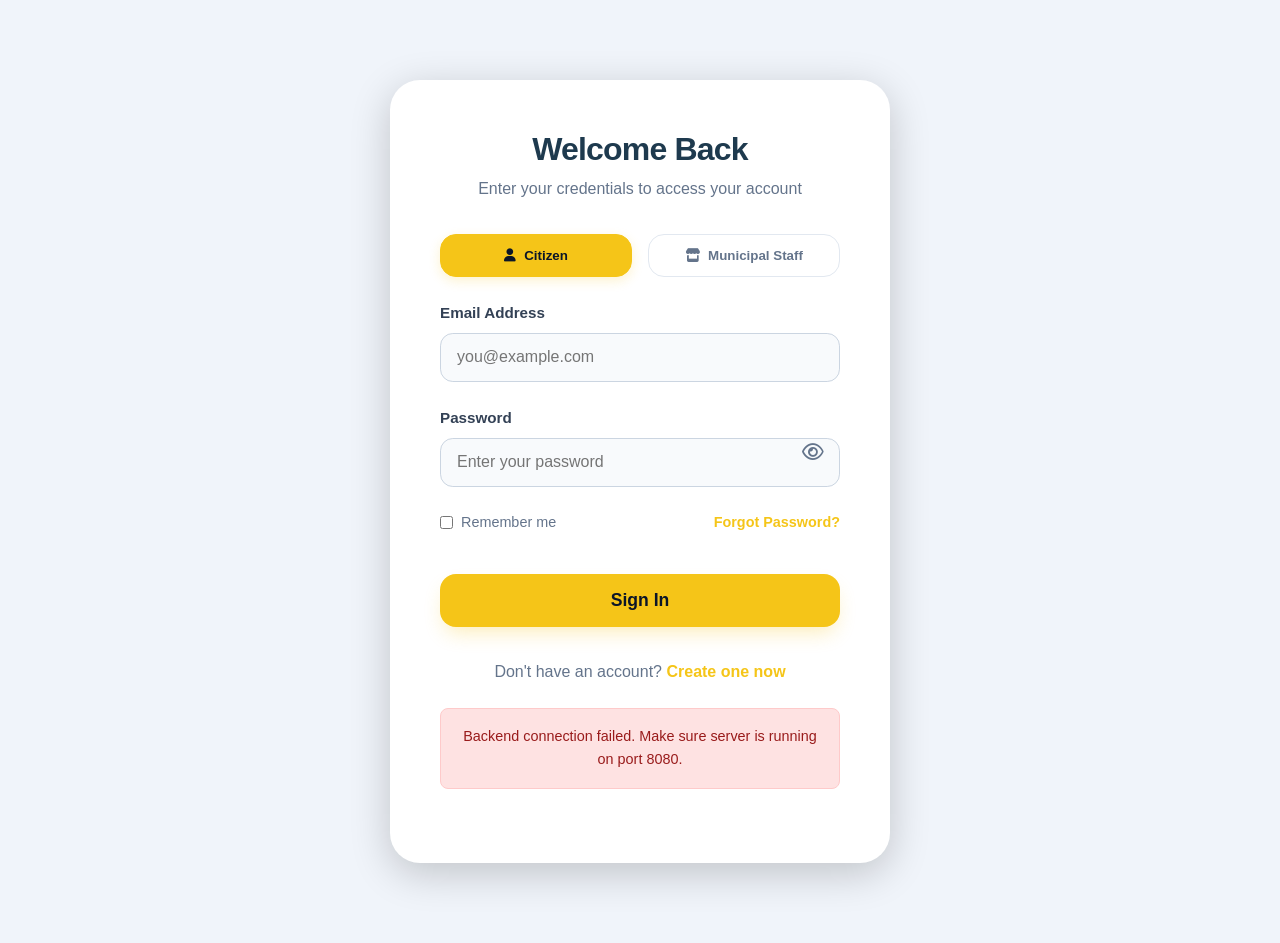
==== commit 70995d7d: "Updated project files" ====
--- a/admin.html
+++ b/admin.html
@@ -14,13 +14,15 @@
     <header>
         <h2><span id="headerAdminName">CrowdCivic – Admin Panel</span></h2>
         <div>
-            <button onclick="toggleAdminProfile()"
+            <button id="btnActive" onclick="showActiveIssues()"
+                style="margin-right: 10px; background-color: #f1f5f9; color: #1e293b; border: 1px solid #cbd5e1;">Active Issues</button>
+            <button id="btnResolved" onclick="showResolvedIssues()"
+                style="margin-right: 10px; background-color: #f1f5f9; color: #1e293b; border: 1px solid #cbd5e1;">Resolved & Rejected</button>
+            <button id="btnProfile" onclick="toggleAdminProfile()"
                 style="margin-right: 10px; background-color: #f1f5f9; color: #1e293b; border: 1px solid #cbd5e1;">Profile</button>
             <button onclick="logout()">Logout</button>
         </div>
     </header>
-
-    <section class="dashboard">
         <div class="user-info"
             style="display: none; margin-bottom: 2rem; background: #f8fafc; padding: 1.5rem; border-radius: 8px; border: 1px solid #e2e8f0;">
             <h3>Admin Profile</h3>
@@ -28,53 +30,75 @@
             <p style="margin-bottom: 5px;"><strong>Email:</strong> <span id="adminEmail">Loading...</span></p>
             <p style="margin-bottom: 5px;"><strong>Department:</strong> <span id="adminDepartment">Loading...</span></p>
             <p style="margin-bottom: 5px;"><strong>Government ID:</strong> <span id="adminId">Loading...</span></p>
+
+            <div class="security-section" style="margin-top: 1.5rem; padding-top: 1.5rem; border-top: 1px solid #e2e8f0;">
+                <h4 style="margin-bottom: 1rem;">Update Password</h4>
+                <form id="updatePasswordForm" style="display: flex; flex-direction: column; gap: 1rem; max-width: 400px;" onsubmit="event.preventDefault(); updateAdminPassword();">
+                    <div class="form-group">
+                        <label for="currentPassword" style="display: block; font-size: 0.85rem; margin-bottom: 4px;">Current Password</label>
+                        <input type="password" id="currentPassword" required placeholder="Current password" style="width: 100%; padding: 8px; border: 1px solid #cbd5e1; border-radius: 4px;">
+                    </div>
+                    <div class="form-group">
+                        <label for="newPassword" style="display: block; font-size: 0.85rem; margin-bottom: 4px;">New Password</label>
+                        <input type="password" id="newPassword" required placeholder="New password" style="width: 100%; padding: 8px; border: 1px solid #cbd5e1; border-radius: 4px;">
+                    </div>
+                    <div class="form-group">
+                        <label for="confirmPassword" style="display: block; font-size: 0.85rem; margin-bottom: 4px;">Confirm New Password</label>
+                        <input type="password" id="confirmPassword" required placeholder="Confirm new password" style="width: 100%; padding: 8px; border: 1px solid #cbd5e1; border-radius: 4px;">
+                    </div>
+                    <button type="submit" id="updatePasswordBtn" class="update-btn" style="width: fit-content;">Update Password</button>
+                    <div id="passwordMessage" style="margin-top: 10px; font-size: 0.9rem;"></div>
+                </form>
+            </div>
         </div>
 
-        <h3>Reported Civic Issues</h3>
+        <div id="issuesSection">
+            <h3>Reported Civic Issues</h3>
 
-        <table>
-            <thead>
-                <tr>
-                    <th>Issue ID</th>
-                    <th>Date Reported</th>
-                    <th>Title</th>
-                    <th>Category</th>
-                    <th>Location</th>
-                    <th>Photo</th>
-                    <th>Status</th>
-                    <th>Assign Dept</th>
-                    <th>Action</th>
-                </tr>
-            </thead>
-            <tbody id="issueTable">
-                <tr>
-                    <td>101</td>
-                    <td>2026-03-01</td>
-                    <td>Pothole on Road</td>
-                    <td>Roads</td>
-                    <td>Hyderabad</td>
-                    <td><button>View</button></td>
-                    <td>
-                        <select>
-                            <option>Pending</option>
-                            <option>In Progress</option>
-                            <option>Resolved</option>
-                        </select>
-                    </td>
-                    <td>
-                        <select>
-                            <option>Roads Dept</option>
-                            <option>Municipality</option>
-                            <option>Water Dept</option>
-                        </select>
-                    </td>
-                    <td>
-                        <button class="update-btn">Update</button>
-                    </td>
-                </tr>
-            </tbody>
-        </table>
-    </section>
+            <table>
+                <thead>
+                    <tr>
+                        <th>Issue ID</th>
+                        <th>Citizen ID</th>
+                        <th>Date Reported</th>
+                        <th>Title</th>
+                        <th>Category</th>
+                        <th>Location</th>
+                        <th>Photo</th>
+                        <th>Status</th>
+                        <th>Assign Dept</th>
+                        <th>Action</th>
+                    </tr>
+                </thead>
+                <tbody id="issueTable">
+                    <tr>
+                        <td>101</td>
+                        <td>2026-03-01</td>
+                        <td>Pothole on Road</td>
+                        <td>Roads</td>
+                        <td>Hyderabad</td>
+                        <td><button>View</button></td>
+                        <td>
+                            <select>
+                                <option>Pending</option>
+                                <option>In Progress</option>
+                                <option>Resolved</option>
+                            </select>
+                        </td>
+                        <td>
+                            <select>
+                                <option>Roads Dept</option>
+                                <option>Municipality</option>
+                                <option>Water Dept</option>
+                            </select>
+                        </td>
+                        <td>
+                            <button class="update-btn">Update</button>
+                        </td>
+                    </tr>
+                </tbody>
+            </table>
+        </div>
 
     <script src="admin.js"></script>
 </body>
--- a/styles.css
+++ b/styles.css
@@ -1,1763 +1,1974 @@
-:root {
-    --primary-color: #f5c518;
-    --primary-hover: #e0b010;
-    --secondary-color: #475569;
-    --accent-color: #0a2635;
-    --success-color: #10b981;
-    --warning-color: #f59e0b;
-    --danger-color: #ef4444;
-
-    --primary-navy: #0b1628;
-    --primary-gradient: #f5c518;
-    --hero-gradient: linear-gradient(135deg, #0a2635 0%, #0b1628 100%);
-    --card-gradient: linear-gradient(to bottom right, #ffffff, #f8fafc);
-
-    --bg-body: #f8fafc;
-    --bg-card: #ffffff;
-    --text-main: #1e293b;
-    --text-muted: #64748b;
-    --text-light: #94a3b8;
-
-    --radius-sm: 8px;
-    --radius-md: 12px;
-    --radius-lg: 16px;
-    --radius-full: 9999px;
-
-    --shadow-sm: 0 1px 2px 0 rgb(0 0 0 / 0.05);
-    --shadow-md: 0 4px 6px -1px rgb(0 0 0 / 0.1), 0 2px 4px -2px rgb(0 0 0 / 0.1);
-    --shadow-lg: 0 10px 15px -3px rgb(0 0 0 / 0.1), 0 4px 6px -4px rgb(0 0 0 / 0.1);
-    --shadow-xl: 0 20px 25px -5px rgb(0 0 0 / 0.1), 0 8px 10px -6px rgb(0 0 0 / 0.1);
-
-    --transition-base: all 0.3s ease;
-}
-
-* {
-    margin: 0;
-    padding: 0;
-    box-sizing: border-box;
-}
-
-body {
-    font-family: 'Inter', -apple-system, BlinkMacSystemFont, 'Segoe UI', Roboto, sans-serif;
-    background-color: var(--bg-body);
-    color: var(--text-main);
-    line-height: 1.6;
-    min-height: 100vh;
-    display: flex;
-    flex-direction: column;
-}
-
-.dashboard-footer {
-    background: var(--primary-navy);
-    color: #f8fafc;
-    padding: 3rem 2rem 1rem;
-    margin-top: auto;
-}
-
-.footer-content {
-    display: grid;
-    grid-template-columns: repeat(auto-fit, minmax(250px, 1fr));
-    gap: 2rem;
-    max-width: 1200px;
-    margin: 0 auto 2rem;
-    text-align: left;
-}
-
-.footer-section h4 {
-    color: #fff;
-    margin-bottom: 1rem;
-    font-size: 1.1rem;
-}
-
-.footer-section p {
-    color: #cbd5e1;
-    font-size: 0.9rem;
-    margin-bottom: 0.5rem;
-}
-
-.footer-section a {
-    display: block;
-    color: #cbd5e1;
-    text-decoration: none;
-    font-size: 0.9rem;
-    margin-bottom: 0.5rem;
-    transition: color 0.3s ease;
-}
-
-.footer-section a:hover {
-    color: #a7f3d0;
-}
-
-.footer-bottom {
-    text-align: center;
-    padding-top: 1.5rem;
-    border-top: 1px solid #334155;
-}
-
-.footer-bottom p {
-    margin: 0;
-    color: #94a3b8;
-    font-size: 0.85rem;
-}
-
-.footer-bottom a {
-    color: #94a3b8;
-    text-decoration: none;
-    transition: color 0.3s ease;
-}
-
-.footer-bottom a:hover {
-    color: #fff;
-}
-
-h1,
-h2,
-h3,
-h4,
-h5,
-h6 {
-    color: var(--text-main);
-    font-weight: 700;
-    line-height: 1.2;
-    margin-bottom: 0.5em;
-}
-
-h1 {
-    font-size: 2.5rem;
-    letter-spacing: -0.025em;
-}
-
-h2 {
-    font-size: 2rem;
-    letter-spacing: -0.025em;
-}
-
-h3 {
-    font-size: 1.5rem;
-}
-
-p {
-    margin-bottom: 1rem;
-    color: var(--text-muted);
-}
-
-.container {
-    width: 100%;
-    max-width: 1280px;
-    margin: 0 auto;
-    padding: 0 20px;
-    display: flex;
-    justify-content: center;
-    align-items: center;
-    min-height: 100vh;
-}
-
-.card,
-.login-card,
-.dashboard,
-.landing-page {
-    background: var(--bg-card);
-    border-radius: var(--radius-lg);
-    box-shadow: var(--shadow-lg);
-    border: 1px solid rgba(255, 255, 255, 0.5);
-}
-
-.login-card {
-    padding: 2.5rem;
-    width: 100%;
-    max-width: 420px;
-    position: relative;
-    overflow: hidden;
-}
-
-.login-card::before {
-    content: '';
-    position: absolute;
-    top: 0;
-    left: 0;
-    width: 100%;
-    height: 6px;
-    background: var(--primary-gradient);
-}
-
-.subtitle {
-    font-size: 0.95rem;
-    color: var(--text-muted);
-    text-align: center;
-    margin-bottom: 2rem;
-}
-
-.form-group {
-    margin-bottom: 1.5rem;
-}
-
-.form-group label {
-    display: block;
-    margin-bottom: 0.5rem;
-    font-weight: 500;
-    font-size: 0.9rem;
-    color: var(--text-main);
-}
-
-.form-group input,
-.form-group select {
-    width: 100%;
-    padding: 0.75rem 1rem;
-    border: 1px solid #e2e8f0;
-    border-radius: var(--radius-sm);
-    font-size: 0.95rem;
-    transition: var(--transition-base);
-    background-color: #f8fafc;
-}
-
-.form-group input:focus,
-.form-group select:focus {
-    outline: none;
-    border-color: var(--primary-color);
-    box-shadow: 0 0 0 3px rgba(37, 99, 235, 0.1);
-    background-color: #fff;
-}
-
-.btn-primary {
-    width: 100%;
-    display: inline-flex;
-    justify-content: center;
-    align-items: center;
-    padding: 0.875rem 1.5rem;
-    background: var(--primary-color);
-    color: var(--primary-navy);
-    font-weight: 700;
-    border: none;
-    border-radius: var(--radius-sm);
-    cursor: pointer;
-    transition: var(--transition-base);
-    box-shadow: 0 8px 20px rgba(245, 197, 24, 0.3);
-}
-
-.btn-primary:hover:not(:disabled) {
-    transform: translateY(-2px);
-    box-shadow: var(--shadow-lg);
-}
-
-.btn-primary:disabled {
-    opacity: 0.7;
-    cursor: not-allowed;
-    background: var(--secondary-color);
-}
-
-.btn-secondary {
-    padding: 0.75rem 1.25rem;
-    background: white;
-    color: var(--text-main);
-    border: 1px solid #e2e8f0;
-    border-radius: var(--radius-sm);
-    font-weight: 500;
-    cursor: pointer;
-    transition: var(--transition-base);
-}
-
-.btn-secondary:hover {
-    background: #f1f5f9;
-    border-color: #cbd5e1;
-}
-
-.dashboard {
-    width: 100%;
-    max-width: 1200px;
-    padding: 2rem;
-    margin: 2rem 0;
-    min-height: 80vh;
-}
-
-.dashboard.full-width {
-    max-width: 100%;
-    margin: 0;
-    padding: 2rem;
-    border-radius: 0;
-    border: none;
-    min-height: 100vh;
-}
-
-
-.dashboard-header .subtitle {
-    margin-bottom: 0;
-    text-align: left;
-    font-size: 0.85rem;
-    color: #e2e8f0;
-}
-
-.dashboard-header .location-subtitle {
-    color: #cbd5e1;
-}
-
-.dashboard-header .location-subtitle i {
-    color: #94a3b8;
-}
-
-.dashboard-header #userName {
-    color: white;
-}
-
-.notification-dropdown {
-    display: none;
-    position: absolute;
-    top: 45px;
-    right: -10px;
-    width: 320px;
-    background-color: var(--bg-card);
-    border: 1px solid #e2e8f0;
-    border-radius: var(--radius-md);
-    box-shadow: var(--shadow-xl);
-    z-index: 1000;
-    max-height: 400px;
-    overflow-y: auto;
-    cursor: default;
-}
-
-.notification-dropdown.show {
-    display: block;
-    animation: fadeIn 0.2s ease;
-}
-
-.notification-header {
-    padding: 1rem;
-    font-weight: 600;
-    color: var(--text-main);
-    border-bottom: 1px solid #e2e8f0;
-    background-color: #f8fafc;
-    border-top-left-radius: var(--radius-md);
-    border-top-right-radius: var(--radius-md);
-}
-
-.notification-item {
-    display: flex;
-    gap: 1rem;
-    padding: 1rem;
-    border-bottom: 1px solid #e2e8f0;
-    transition: var(--transition-base);
-    cursor: pointer;
-}
-
-.notification-item:hover {
-    background-color: #f1f5f9;
-}
-
-.notification-item.unread {
-    background-color: #eff6ff;
-}
-
-.notification-item.unread:hover {
-    background-color: #dbeafe;
-}
-
-.notification-item:last-child {
-    border-bottom: none;
-}
-
-.notification-item i {
-    font-size: 1.25rem;
-    margin-top: 0.25rem;
-}
-
-.notification-content {
-    flex-grow: 1;
-}
-
-.notification-content strong {
-    display: block;
-    font-size: 0.9rem;
-    color: var(--text-main);
-    margin-bottom: 0.25rem;
-}
-
-.notification-content p {
-    font-size: 0.85rem;
-    color: var(--text-muted);
-    margin-bottom: 0.25rem;
-    line-height: 1.4;
-}
-
-.notification-content .time {
-    display: block;
-    font-size: 0.75rem;
-    color: var(--text-light);
-}
-
-.dashboard-header h1 {
-    font-size: 1.8rem;
-    margin-bottom: 0.2rem;
-}
-
-.header-nav {
-    display: flex;
-    gap: 1rem;
-}
-
-.nav-link {
-    text-decoration: none;
-    background: rgba(255, 255, 255, 0.1);
-    backdrop-filter: blur(5px);
-    padding: 0.75rem 1.25rem;
-    border-radius: var(--radius-full);
-    font-size: 0.85rem;
-    font-weight: 600;
-    color: white;
-    border: 1px solid rgba(255, 255, 255, 0.2);
-    transition: var(--transition-base);
-}
-
-.header-nav .nav-link:hover {
-    color: var(--primary-color);
-    background: white;
-    border-color: white;
-    transform: translateY(-2px);
-    box-shadow: 0 4px 6px rgba(0, 0, 0, 0.1);
-}
-
-.header-nav .btn-secondary {
-    color: var(--danger-color);
-    background: #fee2e2;
-    border-color: #fecaca;
-}
-
-.header-nav .btn-secondary:hover {
-    background: #fecaca;
-}
-
-@media (max-width: 768px) {
-    .main-layout {
-        flex-direction: column;
-    }
-
-    .right-sidebar {
-        width: 100%;
-        border-left: none;
-        border-bottom: 1px solid var(--border-color);
-        flex-direction: row;
-        align-items: center;
-        justify-content: space-between;
-        padding: 1rem;
-        order: -1;
-    }
-
-    .sidebar-nav {
-        flex-direction: row;
-    }
-}
-
-.main-layout {
-    display: flex;
-    min-height: 100vh;
-}
-
-.right-sidebar {
-    width: 250px;
-    background-color: var(--card-bg);
-    border-left: 1px solid var(--border-color);
-    padding: 2rem;
-    display: flex;
-    flex-direction: column;
-    gap: 2rem;
-    order: 2;
-}
-
-.container {
-    flex: 1;
-    max-width: none;
-    display: flex;
-    justify-content: center;
-    order: 1;
-}
-
-.dashboard-grid {
-    display: grid;
-    grid-template-columns: 1fr;
-    gap: 2rem;
-    margin-bottom: 2rem;
-}
-
-.card {
-    padding: 1.5rem;
-    border: 1px solid #f1f5f9;
-    box-shadow: var(--shadow-sm);
-}
-
-.issue-list {
-    display: grid;
-    grid-template-columns: repeat(auto-fill, minmax(400px, 1fr));
-    gap: 1.5rem;
-    align-items: flex-start;
-    max-height: 600px;
-    overflow-y: auto;
-    padding-right: 5px;
-}
-
-.issue-card {
-    background: white;
-    border: 1px solid #e2e8f0;
-    border-radius: var(--radius-md);
-    padding: 1.25rem;
-    transition: var(--transition-base);
-    position: relative;
-    overflow: hidden;
-    display: flex;
-    flex-direction: column;
-}
-
-.issue-card:hover {
-    transform: translateY(-2px);
-    box-shadow: var(--shadow-md);
-    border-color: #cbd5e1;
-}
-
-.issue-card-header {
-    display: flex;
-    justify-content: space-between;
-    align-items: center;
-    margin-bottom: 0.75rem;
-}
-
-.issue-title {
-    font-weight: 600;
-    color: var(--text-main);
-    font-size: 1.1rem;
-    word-break: break-word;
-    padding-right: 10px;
-}
-
-.issue-status {
-    font-size: 0.75rem;
-    text-transform: uppercase;
-    letter-spacing: 0.05em;
-    padding: 0.25rem 0.75rem;
-    border-radius: var(--radius-full);
-    font-weight: 600;
-}
-
-.status-NEW {
-    background: #e0f2fe;
-    color: #0369a1;
-}
-
-.status-IN_PROGRESS {
-    background: #fef3c7;
-    color: #b45309;
-}
-
-.status-RESOLVED {
-    background: #dcfce7;
-    color: #15803d;
-}
-
-.status-REJECTED {
-    background: #fee2e2;
-    color: #b91c1c;
-}
-
-.analytics-grid {
-    display: grid;
-    grid-template-columns: repeat(4, 1fr);
-    gap: 1.5rem;
-}
-
-.analytics-card {
-    background: linear-gradient(to right, #ffffff, #f8fafc);
-    padding: 1.25rem;
-    border-radius: var(--radius-md);
-    border-left: 4px solid var(--primary-color);
-    box-shadow: var(--shadow-sm);
-}
-
-.analytics-card h4 {
-    color: var(--text-muted);
-    font-size: 0.85rem;
-    text-transform: uppercase;
-    letter-spacing: 0.05em;
-    margin-bottom: 0.5rem;
-}
-
-.analytics-card p {
-    color: var(--text-main);
-    font-size: 1.25rem;
-    font-weight: 700;
-    margin: 0;
-}
-
-.seperatediv {
-    color: var(--text-main);
-    font-size: 1.15rem;
-    font-weight: 700;
-    margin-bottom: 0.5rem;
-}
-
-.seperatediv:last-child {
-    margin-bottom: 0;
-}
-
-.issue-meta {
-    font-size: 0.85rem;
-    color: var(--text-muted);
-    margin-bottom: 0.5rem;
-}
-
-.issue-description {
-    flex-grow: 1;
-    margin-bottom: 0.5rem;
-}
-
-.chat-widget {
-    position: fixed;
-    bottom: 2rem;
-    right: 2rem;
-    z-index: 1000;
-    display: flex;
-    flex-direction: column;
-    align-items: flex-end;
-    gap: 1rem;
-}
-
-.chat-toggle {
-    background: var(--primary-gradient);
-    box-shadow: var(--shadow-lg);
-    border: none;
-    width: 60px;
-    height: 60px;
-    border-radius: var(--radius-full);
-    color: white;
-    font-weight: 600;
-    cursor: pointer;
-    transition: var(--transition-base);
-    display: flex;
-    align-items: center;
-    justify-content: center;
-    font-size: 1rem;
-}
-
-.chat-toggle:hover {
-    transform: scale(1.05) translateY(-2px);
-    box-shadow: var(--shadow-xl);
-}
-
-.chat-window {
-    background: white;
-    border-radius: var(--radius-lg);
-    box-shadow: var(--shadow-xl);
-    border: 1px solid #e2e8f0;
-    width: 350px;
-    height: 500px;
-    display: none;
-    flex-direction: column;
-    overflow: hidden;
-    transition: var(--transition-base);
-    transform-origin: bottom right;
-}
-
-.chat-window.open {
-    display: flex;
-    animation: slideIn 0.3s ease forwards;
-}
-
-@keyframes slideIn {
-    from {
-        opacity: 0;
-        transform: translateY(20px) scale(0.95);
-    }
-
-    to {
-        opacity: 1;
-        transform: translateY(0) scale(1);
-    }
-}
-
-.dashboard-header {
-    background: var(--primary-navy);
-    color: white;
-    padding: 1rem 2.5rem;
-    display: flex;
-    justify-content: space-between;
-    align-items: center;
-    box-shadow: 0 4px 15px rgba(0, 0, 0, 0.2);
-    border-bottom: 2px solid var(--primary-color);
-    position: sticky;
-    top: 0;
-    z-index: 1000;
-}
-
-.chat-header {
-    background: var(--primary-gradient);
-    padding: 1rem;
-    color: white;
-    display: flex;
-    justify-content: space-between;
-    align-items: center;
-    font-weight: 600;
-}
-
-.chat-close {
-    background: transparent;
-    border: none;
-    color: white;
-    font-size: 1.5rem;
-    cursor: pointer;
-    padding: 0;
-    line-height: 1;
-    opacity: 0.8;
-    transition: var(--transition-base);
-}
-
-.chat-close:hover {
-    opacity: 1;
-    transform: rotate(90deg);
-}
-
-.chat-messages {
-    flex: 1;
-    overflow-y: auto;
-    padding: 1rem;
-    display: flex;
-    flex-direction: column;
-    gap: 0.75rem;
-    background-color: #f8fafc;
-}
-
-.chat-message {
-    max-width: 80%;
-    padding: 0.75rem 1rem;
-    border-radius: 1rem;
-    font-size: 0.9rem;
-    line-height: 1.5;
-}
-
-.chat-message.bot {
-    align-self: flex-start;
-    background: white;
-    border: 1px solid #e2e8f0;
-    color: var(--text-main);
-    border-bottom-left-radius: 0.25rem;
-}
-
-.chat-message.user {
-    align-self: flex-end;
-    background: var(--primary-color);
-    color: white;
-    border-bottom-right-radius: 0.25rem;
-}
-
-.chat-form {
-    padding: 1rem;
-    border-top: 1px solid #e2e8f0;
-    display: flex;
-    gap: 0.5rem;
-    background: white;
-}
-
-.chat-input {
-    flex: 1;
-    padding: 0.75rem;
-    border: 1px solid #cbd5e1;
-    border-radius: var(--radius-full);
-    outline: none;
-    transition: var(--transition-base);
-}
-
-.nav-link {
-    text-decoration: none;
-    color: rgba(255, 255, 255, 0.85);
-    font-weight: 500;
-    transition: var(--transition-base);
-}
-
-.nav-link:hover {
-    color: var(--primary-color);
-}
-
-.chat-input:focus {
-    border-color: var(--primary-color);
-    box-shadow: 0 0 0 2px rgba(37, 99, 235, 0.1);
-}
-
-.chat-send {
-    background: var(--primary-color);
-    color: white;
-    border: none;
-    padding: 0 1.25rem;
-    border-radius: var(--radius-full);
-    font-weight: 600;
-    cursor: pointer;
-    transition: var(--transition-base);
-}
-
-.chat-send:hover {
-    background: var(--primary-hover);
-}
-
-.text-center {
-    text-align: center;
-}
-
-.input-with-button {
-    display: flex;
-    gap: 0.5rem;
-}
-
-.links a {
-    color: var(--primary-color);
-    text-decoration: none;
-    font-weight: 500;
-}
-
-.links a:hover {
-    text-decoration: underline;
-}
-
-.message {
-    padding: 1rem;
-    border-radius: var(--radius-sm);
-    margin-top: 1rem;
-    font-size: 0.9rem;
-    font-weight: 500;
-}
-
-.message.success {
-    background: #dcfce7;
-    color: #166534;
-}
-
-.message.error {
-    background: #fee2e2;
-    color: #991b1b;
-}
-
-.message.info {
-    background: #eff6ff;
-    color: #1e40af;
-}
-
-@media (max-width: 768px) {
-    .dashboard-grid {
-        grid-template-columns: 1fr;
-    }
-
-    .dashboard-header {
-        flex-direction: column;
-        gap: 1rem;
-        align-items: flex-start;
-    }
-
-    h1 {
-        font-size: 2rem;
-    }
-}
-
-.landing-page {
-    padding: 3rem;
-    max-width: 1100px;
-}
-
-.landing-header {
-    margin-bottom: 4rem;
-}
-
-.brand-title {
-    font-size: 2.25rem;
-    background: var(--primary-gradient);
-    -webkit-background-clip: text;
-    background-clip: text;
-    -webkit-text-fill-color: transparent;
-    font-weight: 800;
-    cursor: default;
-    margin-bottom: 1.5rem;
-}
-
-.hero-section {
-    display: flex;
-    align-items: center;
-    justify-content: space-between;
-    gap: 4rem;
-    margin-top: 6rem;
-    padding: 0 4rem;
-    margin-bottom: 5rem;
-}
-
-.hero-content {
-    flex: 1;
-    max-width: 500px;
-}
-
-.hero-image {
-    flex: 0.8;
-    background: white;
-    border-radius: 1rem;
-    overflow: hidden;
-    box-shadow: 0 20px 40px -15px rgba(0, 0, 0, 0.15);
-}
-
-.hero-image img {
-    width: 60%;
-    margin: 0 auto;
-    height: auto;
-    object-fit: contain;
-    display: block;
-}
-
-.brand-subtitle {
-    font-size: 1.15rem;
-    line-height: 1.6;
-    color: var(--text-muted);
-}
-
-.nav-register {
-    background: var(--primary-gradient);
-    color: white !important;
-    border: none;
-    box-shadow: var(--shadow-md);
-}
-
-.landing-content {
-    display: grid;
-    grid-template-columns: 1.2fr 1fr;
-    gap: 4rem;
-    align-items: center;
-}
-
-.landing-hero h1 {
-    font-size: 3rem;
-    line-height: 1.1;
-    margin-bottom: 1.5rem;
-    background: var(--hero-gradient);
-    -webkit-background-clip: text;
-    background-clip: text;
-    -webkit-text-fill-color: transparent;
-    font-weight: 800;
-}
-
-.landing-hero p {
-    font-size: 1.125rem;
-    color: var(--text-secondary);
-    margin-bottom: 2rem;
-    max-width: 500px;
-}
-
-.landing-bullets {
-    list-style: none;
-    margin-bottom: 2rem;
-}
-
-.landing-bullets li {
-    margin-bottom: 1rem;
-    color: var(--text-main);
-    font-size: 1rem;
-    display: flex;
-    align-items: center;
-    gap: 0.5rem;
-}
-
-.landing-secondary {
-    background: #f8fafc;
-    border-radius: var(--radius-lg);
-    padding: 2.5rem;
-    border: 1px solid #e2e8f0;
-    position: relative;
-    overflow: hidden;
-}
-
-.landing-secondary::before {
-    content: '';
-    position: absolute;
-    top: 0;
-    right: 0;
-    width: 100px;
-    height: 100px;
-    background: linear-gradient(135deg, transparent 50%, rgba(37, 99, 235, 0.05) 100%);
-    border-radius: 0 0 0 100%;
-}
-
-.landing-secondary h3 {
-    margin-bottom: 1rem;
-    color: var(--text-main);
-}
-
-.landing-tag {
-    display: inline-block;
-    padding: 0.5rem 1rem;
-    border-radius: var(--radius-full);
-    background: #eff6ff;
-    color: var(--primary-color);
-    font-size: 0.75rem;
-    font-weight: 600;
-    text-transform: uppercase;
-    letter-spacing: 0.05em;
-    margin-bottom: 1.5rem;
-    border: 1px solid #dbeafe;
-}
-
-@media (max-width: 900px) {
-    .landing-content {
-        grid-template-columns: 1fr;
-        gap: 3rem;
-    }
-
-    .landing-hero h1 {
-        font-size: 2.5rem;
-    }
-}
-
-.issue-photo-thumb {
-    max-width: 100%;
-    max-height: 250px;
-    width: auto;
-    height: auto;
-    display: block;
-    border-radius: var(--radius-sm);
-    margin-top: 0.5rem;
-    border: 1px solid #e2e8f0;
-}
-
-.feedback-form select,
-.feedback-form textarea {
-    width: 100%;
-    border: 1px solid #cbd5e1;
-    border-radius: var(--radius-sm);
-    padding: 0.5rem;
-    font-size: 0.95rem;
-    transition: var(--transition-base);
-    background-color: #f8fafc;
-}
-
-.feedback-form select:focus,
-.feedback-form textarea:focus {
-    outline: none;
-    border-color: var(--primary-color);
-    background-color: #fff;
-    box-shadow: 0 0 0 2px rgba(37, 99, 235, 0.1);
-}
-
-
-
-* {
-    margin: 0;
-    padding: 0;
-    box-sizing: border-box;
-}
-
-html.index-page,
-body.index-page {
-    background: #f0f4fa;
-    font-family: system-ui, -apple-system, 'Segoe UI', Roboto, 'Helvetica Neue', sans-serif;
-    line-height: 1.5;
-    color: #1e293b;
-    min-height: 100vh;
-    display: flex;
-    flex-direction: column;
-}
-
-.main-container {
-    max-width: 1200px;
-    min-width: 1000px;
-    /* Force rigid layout scaling */
-    margin: 0 auto;
-    width: 90%;
-    padding: 2rem 0;
-}
-
-.navbar {
-    background: linear-gradient(247deg, #62b76a 0%, #000000 100%);
-    padding: 1rem 2rem;
-    box-shadow: 0 4px 20px rgba(0, 0, 0, 0.2);
-    position: fixed;
-    top: 0;
-    left: 0;
-    width: 100%;
-    z-index: 1000;
-    display: flex;
-    justify-content: center;
-}
-
-.navbar .logo {
-    width: 100%;
-    margin-bottom: 0;
-}
-
-
-.brand-section {
-    display: flex;
-    align-items: center;
-    justify-content: center;
-    background: radial-gradient(circle at 10% 30%, #ffffff, #e6eff9);
-    padding: 2rem 1.5rem;
-    flex: 1;
-}
-
-.brand-content {
-    margin: 0 auto;
-    background-color: rgba(255, 255, 255, 0.7);
-    backdrop-filter: blur(2px);
-    border-radius: 3rem 3rem 2rem 2rem;
-    padding: 3rem 5rem;
-    box-shadow: 0 30px 50px -20px rgba(0, 40, 80, 0.25);
-    border: 1px solid rgba(255, 255, 255, 0.6);
-    max-width: 1200px;
-    width: 100%;
-}
-
-.logo {
-    display: flex;
-    align-items: center;
-    justify-content: space-between;
-    flex-wrap: wrap;
-    gap: 1.5rem 1rem;
-    width: 100%;
-    margin-bottom: 2.8rem;
-}
-
-.logo-icon {
-    font-size: 2.4rem;
-    color: #1e4a6d;
-    background: white;
-    width: 3.8rem;
-    height: 3.8rem;
-    display: inline-flex;
-    align-items: center;
-    justify-content: center;
-    border-radius: 1.5rem;
-    box-shadow: 0 6px 12px rgba(0, 40, 70, 0.1);
-}
-
-.logo-icon i {
-    filter: drop-shadow(0 2px 4px rgba(0, 80, 120, 0.2));
-}
-
-.logo-text {
-    font-size: 2rem;
-    font-weight: 650;
-    letter-spacing: -0.02em;
-    color: white;
-    margin-left: 0.2rem;
-}
-
-.form-toggle {
-    display: flex;
-    gap: 1rem;
-    align-items: center;
-    flex-wrap: wrap;
-}
-
-a.toggle-btn {
-    text-decoration: none;
-    display: inline-block;
-    font-weight: 600;
-    font-size: 1rem;
-    padding: 0.7rem 2rem;
-    border-radius: 60px;
-    transition: all 0.2s ease;
-    text-align: center;
-    border: 1.5px solid transparent;
-    cursor: pointer;
-}
-
-a.toggle-btn:active {
-    transform: translateY(1px);
-    box-shadow: none;
-}
-
-#aboutToggle,
-#loginToggle {
-    background: rgba(255, 255, 255, 0.1);
-    backdrop-filter: blur(5px);
-    color: white;
-    border-color: rgba(255, 255, 255, 0.2);
-    box-shadow: 0 4px 8px rgba(0, 0, 0, 0.1);
-}
-
-#aboutToggle:hover,
-#loginToggle:hover {
-    background: rgba(255, 255, 255, 0.2);
-    border-color: rgba(255, 255, 255, 0.4);
-    transform: translateY(-2px);
-    box-shadow: 0 12px 18px -8px rgba(0, 0, 0, 0.2);
-    color: white;
-}
-
-#registerToggle {
-    background: transparent;
-    color: #ffffff;
-    border-color: #ffffff;
-    box-shadow: 0 4px 8px rgba(0, 0, 0, 0.1);
-}
-
-#registerToggle:hover {
-    background: rgba(255, 255, 255, 0.2);
-    border-color: white;
-    transform: translateY(-2px);
-    box-shadow: 0 12px 18px -8px rgba(0, 0, 0, 0.2);
-}
-
-.brand-title {
-    font-size: clamp(2.2rem, 5vw, 3.8rem);
-    font-weight: 750;
-    line-height: 1.2;
-    max-width: 900px;
-    color: #0a2635;
-    padding-top: 50px;
-    letter-spacing: -0.02em;
-}
-
-.brand-subtitle {
-    font-size: 1.25rem;
-    color: #2a4053;
-    max-width: 800px;
-    margin-bottom: 3.5rem;
-    font-weight: 400;
-    background: rgba(255, 255, 255, 0.6);
-    padding: 1.2rem 1.8rem;
-    border-radius: 2rem;
-    border-left: 4px solid #1f4e7a;
-}
-
-.features {
-    display: grid;
-    grid-template-columns: repeat(4, 1fr);
-    gap: 1.8rem;
-    margin-top: 2rem;
-}
-
-.feature-item {
-    background: white;
-    border-radius: 2rem;
-    padding: 2rem 1.5rem;
-    display: flex;
-    flex-direction: column;
-    justify-content: space-evenly;
-    align-items: center;
-    text-align: center;
-    box-shadow: 0 12px 24px -12px rgba(0, 47, 85, 0.15);
-    transition: transform 0.2s, box-shadow 0.2s;
-    border: 1px solid rgba(255, 255, 255, 0.7);
-}
-
-.feature-item:hover {
-    transform: translateY(-6px);
-    box-shadow: 0 26px 35px -14px #1f4e7a50;
-}
-
-.feature-icon {
-    font-size: 2.2rem;
-    background: #e2edf7;
-    color: #1f4e7a;
-    width: 3.5rem;
-    height: 3.5rem;
-    display: flex;
-    align-items: center;
-    justify-content: center;
-    border-radius: 1.2rem;
-    margin-bottom: 1.5rem;
-}
-
-.feature-text {
-    font-size: 1rem;
-    color: #1e3a4e;
-    line-height: 1.5;
-}
-
-.feature-text strong {
-    color: #0e3d5e;
-    font-weight: 700;
-    display: block;
-    margin-bottom: 0.25rem;
-    font-size: 1.12rem;
-}
-
-
-.about-section {
-    padding: 2rem 1.5rem;
-    background-color: #f8fbff;
-    text-align: center;
-    border-top: 1px solid #eef2ff;
-}
-
-.about-content {
-    max-width: 900px;
-    min-width: 800px;
-    /* Force rigid layout scaling */
-    margin: 0 auto;
-    padding: 0 30px;
-}
-
-.section-title {
-    font-size: 2.8rem;
-    color: #0a2635;
-    margin-bottom: 30px;
-    font-weight: 800;
-    position: relative;
-    display: inline-block;
-}
-
-.section-title::after {
-    content: '';
-    position: absolute;
-    bottom: -10px;
-    left: 50%;
-    transform: translateX(-50%);
-    width: 60px;
-    height: 4px;
-    background: #4dc8ff;
-    border-radius: 2px;
-}
-
-.about-text {
-    font-size: 1.2rem;
-    line-height: 1.8;
-    color: #4a6fa5;
-    font-weight: 400;
-}
-
-
-
-.footer {
-    background: linear-gradient(247deg, #62b76a 0%, #000000 100%);
-    color: white;
-    padding: 80px 0 30px;
-    font-size: 1rem;
-    position: relative;
-    overflow: hidden;
-    margin-top: auto;
-}
-
-.footer::before {
-    content: '';
-    position: absolute;
-    top: 0;
-    left: 0;
-    right: 0;
-    height: 1px;
-    background: linear-gradient(to right, transparent, rgba(255, 255, 255, 0.1), transparent);
-}
-
-.footer-container {
-    max-width: 1200px;
-    margin: 0 auto;
-    display: flex;
-    justify-content: space-between;
-    flex-wrap: nowrap;
-    gap: 50px;
-    padding: 0 10%;
-    position: relative;
-    z-index: 1;
-    min-width: 1000px;
-}
-
-.footer-column {
-    flex: 1;
-    min-width: 220px;
-}
-
-.footer-logo {
-    font-size: 1.8rem;
-    font-weight: 800;
-    margin-bottom: 25px;
-    display: flex;
-    align-items: center;
-    gap: 12px;
-    color: white;
-}
-
-.footer-logo i {
-    color: #62b76a;
-    font-size: 2rem;
-}
-
-.footer-desc {
-    color: rgba(255, 255, 255, 0.7);
-    line-height: 1.7;
-    margin-bottom: 25px;
-    max-width: 320px;
-}
-
-.footer-column h3 {
-    font-size: 1.3rem;
-    margin-bottom: 25px;
-    color: #a7f3d0;
-    font-weight: 700;
-    letter-spacing: 0.5px;
-}
-
-.footer-links {
-    list-style: none;
-}
-
-.footer-links li {
-    margin-bottom: 15px;
-}
-
-.footer-links a {
-    color: rgba(255, 255, 255, 0.7);
-    text-decoration: none;
-    transition: all 0.3s ease;
-    display: inline-flex;
-    align-items: center;
-    gap: 8px;
-}
-
-.footer-links a:hover {
-    color: #a7f3d0;
-    transform: translateX(5px);
-}
-
-.social-icons {
-    display: flex;
-    gap: 15px;
-}
-
-.social-icons a {
-    width: 45px;
-    height: 45px;
-    background: rgba(255, 255, 255, 0.05);
-    border: 1px solid rgba(255, 255, 255, 0.1);
-    border-radius: 12px;
-    display: flex;
-    align-items: center;
-    justify-content: center;
-    color: white;
-    text-decoration: none;
-    transition: all 0.3s ease;
-    font-size: 1.2rem;
-}
-
-.social-icons a:hover {
-    background: #4dc8ff;
-    color: #0a1f5c;
-    border-color: #4dc8ff;
-    transform: translateY(-5px);
-    box-shadow: 0 10px 20px rgba(77, 200, 255, 0.2);
-}
-
-.footer-bottom {
-    margin-top: 70px;
-    padding-top: 30px;
-    border-top: 1px solid rgba(255, 255, 255, 0.05);
-    text-align: center;
-    color: rgba(255, 255, 255, 0.4);
-    font-size: 0.95rem;
-}
-
-
-
-@media (max-width: 768px) {
-    .features {
-        grid-template-columns: repeat(2, 1fr);
-    }
-
-    .brand-content {
-        padding: 2.5rem 2rem;
-    }
-}
-
-@media (max-width: 600px) {
-    .features {
-        grid-template-columns: 1fr;
-    }
-
-    .logo {
-        flex-direction: column;
-        align-items: flex-start;
-    }
-
-    .form-toggle {
-        width: 100%;
-        justify-content: flex-start;
-    }
-}
-
-@media (min-width: 1800px) {
-    .brand-content {
-        max-width: 1500px;
-    }
-}
-
-@media (max-width: 900px) {
-    .footer-container {
-        flex-direction: column;
-        gap: 60px;
-    }
-
-    .footer-column {
-        width: 50%;
-        text-align: center;
-        align-items: center;
-        display: flex;
-        flex-direction: column;
-    }
-
-    .footer-logo,
-    .social-icons {
-        justify-content: center;
-    }
-
-    .section-title {
-        font-size: 2.2rem;
-    }
-}
-
-.chat-widget {
-    position: fixed;
-    bottom: 2rem;
-    right: 2rem;
-    z-index: 1000;
-    display: flex;
-    flex-direction: column;
-    align-items: flex-end;
-    gap: 1rem;
-}
-
-.chat-toggle {
-    background: linear-gradient(135deg, #1f4e7a 0%, #163a5c 100%);
-    box-shadow: 0 10px 20px -5px rgba(31, 78, 122, 0.3);
-    border: none;
-    width: 60px;
-    height: 60px;
-    border-radius: 9999px;
-    color: white;
-    font-weight: 600;
-    cursor: pointer;
-    transition: all 0.3s ease;
-    display: flex;
-    align-items: center;
-    justify-content: center;
-    font-size: 1rem;
-}
-
-.chat-toggle:hover {
-    transform: scale(1.05) translateY(-2px);
-    box-shadow: 0 15px 25px -5px rgba(31, 78, 122, 0.4);
-}
-
-.chat-window {
-    background: white;
-    border-radius: 16px;
-    box-shadow: 0 20px 25px -5px rgba(0, 0, 0, 0.1), 0 8px 10px -6px rgba(0, 0, 0, 0.1);
-    border: 1px solid #e2e8f0;
-    width: 350px;
-    height: 500px;
-    display: none;
-    flex-direction: column;
-    overflow: hidden;
-    transition: all 0.3s ease;
-    transform-origin: bottom right;
-}
-
-.chat-window.open {
-    display: flex;
-    animation: slideIn 0.3s ease forwards;
-}
-
-@keyframes slideIn {
-    from {
-        opacity: 0;
-        transform: translateY(20px) scale(0.95);
-    }
-
-    to {
-        opacity: 1;
-        transform: translateY(0) scale(1);
-    }
-}
-
-.chat-header {
-    background: linear-gradient(135deg, #1f4e7a 0%, #163a5c 100%);
-    padding: 1rem;
-    color: white;
-    display: flex;
-    justify-content: space-between;
-    align-items: center;
-    font-weight: 600;
-}
-
-.chat-close {
-    background: transparent;
-    border: none;
-    color: white;
-    font-size: 1.5rem;
-    cursor: pointer;
-    padding: 0;
-    line-height: 1;
-    opacity: 0.8;
-    transition: all 0.3s ease;
-}
-
-.chat-close:hover {
-    opacity: 1;
-    transform: rotate(90deg);
-}
-
-.chat-messages {
-    flex: 1;
-    overflow-y: auto;
-    padding: 1rem;
-    display: flex;
-    flex-direction: column;
-    gap: 0.75rem;
-    background-color: #f8fafc;
-}
-
-.chat-message {
-    max-width: 80%;
-    padding: 0.75rem 1rem;
-    border-radius: 1rem;
-    font-size: 0.9rem;
-    line-height: 1.5;
-}
-
-.chat-message.bot {
-    align-self: flex-start;
-    background: white;
-    border: 1px solid #e2e8f0;
-    color: #1e293b;
-    border-bottom-left-radius: 0.25rem;
-}
-
-.chat-message.user {
-    align-self: flex-end;
-    background: #1f4e7a;
-    color: white;
-    border-bottom-right-radius: 0.25rem;
-}
-
-.chat-form {
-    padding: 1rem;
-    border-top: 1px solid #e2e8f0;
-    display: flex;
-    gap: 0.5rem;
-    background: white;
-}
-
-.chat-input {
-    flex: 1;
-    padding: 0.75rem;
-    border: 1px solid #cbd5e1;
-    border-radius: 9999px;
-    outline: none;
-    transition: all 0.3s ease;
-}
-
-.chat-input:focus {
-    border-color: #1f4e7a;
-    box-shadow: 0 0 0 2px rgba(31, 78, 122, 0.1);
-}
-
-.chat-send {
-    background: #1f4e7a;
-    color: white;
-    border: none;
-    padding: 0 1.25rem;
-    border-radius: 9999px;
-    font-weight: 600;
-    cursor: pointer;
-    transition: all 0.3s ease;
-}
-
-.chat-send:hover {
-    background: #123a5a;
-}
-
-
-
-body.auth-page {
-    display: flex;
-    justify-content: center;
-    align-items: center;
-    background: #f0f4fa;
-}
-
-.form-section {
-    width: 100%;
-    max-width: 500px;
-    border-radius: 30px;
-    padding: 50px;
-    background: white;
-    box-shadow: 0 10px 40px rgba(0, 0, 0, 0.2);
-}
-
-/* Hide the toggle buttons since we are on a dedicated page */
-.auth-page .form-toggle {
-    display: none;
-}
-
-
-
-body.auth-page {
-    display: flex;
-    justify-content: center;
-    align-items: center;
-    background: #f0f4fa;
-}
-
-.form-section {
-    width: 100%;
-    max-width: 500px;
-    border-radius: 30px;
-    padding: 50px;
-    background: white;
-    box-shadow: 0 10px 40px rgba(0, 0, 0, 0.2);
-}
-
-/* Hide the toggle buttons since we are on a dedicated page */
-.auth-page .form-toggle {
-    display: none;
-}
-
-
-
-.camera-preview {
-    width: 100%;
-    height: 240px;
-    background: #000;
-    display: none;
-    border-radius: 8px;
-    margin-bottom: 15px;
-    object-fit: cover;
-}
-
-.location-info {
-    background: #e3f2fd;
-    padding: 10px;
-    border-radius: 6px;
-    font-size: 13px;
-    color: #0d47a1;
-    margin-top: 5px;
-    display: none;
-    align-items: center;
-    gap: 6px;
-}
-
-.upload-area {
-    border: 2px dashed #cbd5e1;
-    border-radius: 8px;
-    padding: 20px;
-    text-align: center;
-    cursor: pointer;
-    transition: all 0.3s ease;
-    margin-bottom: 15px;
-}
-
-.upload-area:hover {
-    border-color: var(--primary-color);
-    background: #f8fafc;
-}
-
-.upload-area p {
-    margin: 0;
-    font-size: 14px;
-    color: var(--text-muted);
-}
-
-#fileInput {
-    display: none;
-}
-
-#imagePreview {
-    max-width: 100%;
-    max-height: 200px;
-    border-radius: 8px;
-    display: none;
-    margin-top: 10px;
-}+:root {
+    --primary-color: #f5c518;
+    --primary-hover: #e0b010;
+    --secondary-color: #475569;
+    --accent-color: #0a2635;
+    --success-color: #10b981;
+    --warning-color: #f59e0b;
+    --danger-color: #ef4444;
+
+    --primary-navy: #0b1628;
+    --primary-gradient: #f5c518;
+    --hero-gradient: linear-gradient(135deg, #0a2635 0%, #0b1628 100%);
+    --card-gradient: linear-gradient(to bottom right, #ffffff, #f8fafc);
+
+    --bg-body: #f8fafc;
+    --bg-card: #ffffff;
+    --text-main: #1e293b;
+    --text-muted: #64748b;
+    --text-light: #94a3b8;
+
+    --radius-sm: 8px;
+    --radius-md: 12px;
+    --radius-lg: 16px;
+    --radius-full: 9999px;
+
+    --shadow-sm: 0 1px 2px 0 rgb(0 0 0 / 0.05);
+    --shadow-md: 0 4px 6px -1px rgb(0 0 0 / 0.1), 0 2px 4px -2px rgb(0 0 0 / 0.1);
+    --shadow-lg: 0 10px 15px -3px rgb(0 0 0 / 0.1), 0 4px 6px -4px rgb(0 0 0 / 0.1);
+    --shadow-xl: 0 20px 25px -5px rgb(0 0 0 / 0.1), 0 8px 10px -6px rgb(0 0 0 / 0.1);
+
+    --transition-base: all 0.3s ease;
+}
+
+* {
+    margin: 0;
+    padding: 0;
+    box-sizing: border-box;
+}
+
+body {
+    font-family: 'Inter', -apple-system, BlinkMacSystemFont, 'Segoe UI', Roboto, sans-serif;
+    background-color: var(--bg-body);
+    color: var(--text-main);
+    line-height: 1.6;
+    min-height: 100vh;
+    display: flex;
+    flex-direction: column;
+}
+
+.dashboard-footer {
+    background: var(--primary-navy);
+    color: #f8fafc;
+    padding: 3rem 2rem 1rem;
+    margin-top: auto;
+}
+
+.footer-content {
+    display: grid;
+    grid-template-columns: repeat(auto-fit, minmax(250px, 1fr));
+    gap: 2rem;
+    max-width: 1200px;
+    margin: 0 auto 2rem;
+    text-align: left;
+}
+
+.footer-section h4 {
+    color: #fff;
+    margin-bottom: 1rem;
+    font-size: 1.1rem;
+}
+
+.footer-section p {
+    color: #cbd5e1;
+    font-size: 0.9rem;
+    margin-bottom: 0.5rem;
+}
+
+.footer-section a {
+    display: block;
+    color: #cbd5e1;
+    text-decoration: none;
+    font-size: 0.9rem;
+    margin-bottom: 0.5rem;
+    transition: color 0.3s ease;
+}
+
+.footer-section a:hover {
+    color: #a7f3d0;
+}
+
+.footer-bottom {
+    text-align: center;
+    padding-top: 1.5rem;
+    border-top: 1px solid #334155;
+}
+
+.footer-bottom p {
+    margin: 0;
+    color: #94a3b8;
+    font-size: 0.85rem;
+}
+
+.footer-bottom a {
+    color: #94a3b8;
+    text-decoration: none;
+    transition: color 0.3s ease;
+}
+
+.footer-bottom a:hover {
+    color: #fff;
+}
+
+h1,
+h2,
+h3,
+h4,
+h5,
+h6 {
+    color: var(--text-main);
+    font-weight: 700;
+    line-height: 1.2;
+    margin-bottom: 0.5em;
+}
+
+h1 {
+    font-size: 2.5rem;
+    letter-spacing: -0.025em;
+}
+
+h2 {
+    font-size: 2rem;
+    letter-spacing: -0.025em;
+}
+
+h3 {
+    font-size: 1.5rem;
+}
+
+p {
+    margin-bottom: 1rem;
+    color: var(--text-muted);
+}
+
+.container {
+    width: 100%;
+    max-width: 1280px;
+    margin: 0 auto;
+    padding: 0 20px;
+    display: flex;
+    justify-content: center;
+    align-items: center;
+    min-height: 100vh;
+}
+
+.card,
+.login-card,
+.dashboard,
+.landing-page {
+    background: var(--bg-card);
+    border-radius: var(--radius-lg);
+    box-shadow: var(--shadow-lg);
+    border: 1px solid rgba(255, 255, 255, 0.5);
+}
+
+.login-card {
+    padding: 2.5rem;
+    width: 100%;
+    max-width: 420px;
+    position: relative;
+    overflow: hidden;
+}
+
+.login-card::before {
+    content: '';
+    position: absolute;
+    top: 0;
+    left: 0;
+    width: 100%;
+    height: 6px;
+    background: var(--primary-gradient);
+}
+
+.subtitle {
+    font-size: 0.95rem;
+    color: var(--text-muted);
+    text-align: center;
+    margin-bottom: 2rem;
+}
+
+.form-group {
+    margin-bottom: 1.5rem;
+}
+
+.form-group label {
+    display: block;
+    margin-bottom: 0.5rem;
+    font-weight: 500;
+    font-size: 0.9rem;
+    color: var(--text-main);
+}
+
+.form-group input,
+.form-group select {
+    width: 100%;
+    padding: 0.75rem 1rem;
+    border: 1px solid #e2e8f0;
+    border-radius: var(--radius-sm);
+    font-size: 0.95rem;
+    transition: var(--transition-base);
+    background-color: #f8fafc;
+}
+
+.form-group input:focus,
+.form-group select:focus {
+    outline: none;
+    border-color: var(--primary-color);
+    box-shadow: 0 0 0 3px rgba(37, 99, 235, 0.1);
+    background-color: #fff;
+}
+
+.input-error {
+    border-color: var(--danger-color) !important;
+    background-color: #fff1f2 !important;
+}
+
+.message {
+    display: none;
+    padding: 1rem;
+    margin-bottom: 1.5rem;
+    border-radius: var(--radius-md);
+    font-size: 0.95rem;
+    font-weight: 500;
+    text-align: center;
+}
+
+.message.info {
+    background-color: #e0f2fe;
+    color: #0369a1;
+    border: 1px solid #bae6fd;
+}
+
+.message.success {
+    background-color: #dcfce7;
+    color: #15803d;
+    border: 1px solid #bbf7d0;
+}
+
+.message.error {
+    background-color: #fee2e2;
+    color: #b91c1c;
+    border: 1px solid #fecaca;
+}
+
+.btn-primary {
+    width: 100%;
+    display: inline-flex;
+    justify-content: center;
+    align-items: center;
+    padding: 0.875rem 1.5rem;
+    background: var(--primary-color);
+    color: var(--primary-navy);
+    font-weight: 700;
+    border: none;
+    border-radius: var(--radius-sm);
+    cursor: pointer;
+    transition: var(--transition-base);
+    box-shadow: 0 8px 20px rgba(245, 197, 24, 0.3);
+}
+
+.btn-primary:hover:not(:disabled) {
+    transform: translateY(-2px);
+    box-shadow: var(--shadow-lg);
+}
+
+.btn-primary:disabled {
+    opacity: 0.7;
+    cursor: not-allowed;
+    background: var(--secondary-color);
+}
+
+.btn-secondary {
+    padding: 0.75rem 1.25rem;
+    background: white;
+    color: var(--text-main);
+    border: 1px solid #e2e8f0;
+    border-radius: var(--radius-sm);
+    font-weight: 500;
+    cursor: pointer;
+    transition: var(--transition-base);
+}
+
+.btn-secondary:hover {
+    background: #f1f5f9;
+    border-color: #cbd5e1;
+}
+
+.dashboard {
+    width: 100%;
+    max-width: 1200px;
+    padding: 2rem;
+    margin: 2rem 0;
+    min-height: 80vh;
+}
+
+.dashboard.full-width {
+    max-width: 100%;
+    margin: 0;
+    padding: 1rem;
+    border-radius: 0;
+    border: none;
+    min-height: 100vh;
+}
+
+
+.dashboard-header .subtitle {
+    margin-bottom: 0;
+    text-align: left;
+    font-size: 0.85rem;
+    color: #e2e8f0;
+}
+
+.dashboard-header .location-subtitle {
+    color: #cbd5e1;
+}
+
+.dashboard-header .location-subtitle i {
+    color: #94a3b8;
+}
+
+.dashboard-header #userName {
+    color: white;
+}
+
+.notification-dropdown {
+    display: none;
+    position: absolute;
+    top: 45px;
+    right: -10px;
+    width: 320px;
+    background-color: var(--bg-card);
+    border: 1px solid #e2e8f0;
+    border-radius: var(--radius-md);
+    box-shadow: var(--shadow-xl);
+    z-index: 1000;
+    max-height: 400px;
+    overflow-y: auto;
+    cursor: default;
+}
+
+.notification-dropdown.show {
+    display: block;
+    animation: fadeIn 0.2s ease;
+}
+
+.notification-header {
+    padding: 1rem;
+    font-weight: 600;
+    color: var(--text-main);
+    border-bottom: 1px solid #e2e8f0;
+    background-color: #f8fafc;
+    border-top-left-radius: var(--radius-md);
+    border-top-right-radius: var(--radius-md);
+}
+
+.notification-item {
+    display: flex;
+    gap: 1rem;
+    padding: 1rem;
+    border-bottom: 1px solid #e2e8f0;
+    transition: var(--transition-base);
+    cursor: pointer;
+}
+
+.notification-item:hover {
+    background-color: #f1f5f9;
+}
+
+.notification-item.unread {
+    background-color: #eff6ff;
+}
+
+.notification-item.unread:hover {
+    background-color: #dbeafe;
+}
+
+.notification-item:last-child {
+    border-bottom: none;
+}
+
+.notification-item i {
+    font-size: 1.25rem;
+    margin-top: 0.25rem;
+}
+
+.notification-content {
+    flex-grow: 1;
+}
+
+.notification-content strong {
+    display: block;
+    font-size: 0.9rem;
+    color: var(--text-main);
+    margin-bottom: 0.25rem;
+}
+
+.notification-content p {
+    font-size: 0.85rem;
+    color: var(--text-muted);
+    margin-bottom: 0.25rem;
+    line-height: 1.4;
+}
+
+.notification-content .time {
+    display: block;
+    font-size: 0.75rem;
+    color: var(--text-light);
+}
+
+.dashboard-header h1 {
+    font-size: 1.8rem;
+    margin-bottom: 0.2rem;
+}
+
+.header-nav {
+    display: flex;
+    gap: 1rem;
+}
+
+.nav-link {
+    text-decoration: none;
+    background: rgba(255, 255, 255, 0.1);
+    backdrop-filter: blur(5px);
+    padding: 0.75rem 1.25rem;
+    border-radius: var(--radius-full);
+    font-size: 0.85rem;
+    font-weight: 600;
+    color: white;
+    border: 1px solid rgba(255, 255, 255, 0.2);
+    transition: var(--transition-base);
+}
+
+.header-nav .nav-link:hover {
+    color: var(--primary-color);
+    background: white;
+    border-color: white;
+    transform: translateY(-2px);
+    box-shadow: 0 4px 6px rgba(0, 0, 0, 0.1);
+}
+
+.header-nav .btn-secondary {
+    color: var(--danger-color);
+    background: #fee2e2;
+    border-color: #fecaca;
+}
+
+.header-nav .btn-secondary:hover {
+    background: #fecaca;
+}
+
+@media (max-width: 768px) {
+    .main-layout {
+        flex-direction: column;
+    }
+
+    .right-sidebar {
+        width: 100%;
+        border-left: none;
+        border-bottom: 1px solid var(--border-color);
+        flex-direction: row;
+        align-items: center;
+        justify-content: space-between;
+        padding: 1rem;
+        order: -1;
+    }
+
+    .sidebar-nav {
+        flex-direction: row;
+    }
+}
+
+.main-layout {
+    display: flex;
+    min-height: 100vh;
+}
+
+.right-sidebar {
+    width: 250px;
+    background-color: var(--card-bg);
+    border-left: 1px solid var(--border-color);
+    padding: 2rem;
+    display: flex;
+    flex-direction: column;
+    gap: 2rem;
+    order: 2;
+}
+
+.container {
+    flex: 1;
+    max-width: none;
+    display: flex;
+    justify-content: center;
+    order: 1;
+}
+
+.dashboard-grid {
+    display: grid;
+    grid-template-columns: 1fr;
+    gap: 2rem;
+    margin-bottom: 2rem;
+}
+
+.card {
+    padding: 1.5rem;
+    border: 1px solid #f1f5f9;
+    box-shadow: var(--shadow-sm);
+}
+
+.card h2 {
+    font-size: 2rem;
+    margin-bottom: 30px;
+    letter-spacing: -0.05em;
+}
+
+.issue-list {
+    display: grid;
+    grid-template-columns: repeat(4, 1fr);
+    gap: 1rem;
+    align-items: flex-start;
+    padding-right: 5px;
+}
+
+.issue-card {
+    background: white;
+    border: 1px solid #e2e8f0;
+    border-radius: var(--radius-md);
+    padding: 1.25rem;
+    transition: var(--transition-base);
+    position: relative;
+    overflow: hidden;
+    display: flex;
+    flex-direction: column;
+}
+
+.issue-card:hover {
+    transform: translateY(-2px);
+    box-shadow: var(--shadow-md);
+    border-color: #cbd5e1;
+}
+
+.issue-card-header {
+    display: flex;
+    justify-content: space-between;
+    align-items: center;
+    margin-bottom: 0.75rem;
+}
+
+.issue-title {
+    font-weight: 600;
+    color: var(--text-main);
+    font-size: 1.5rem;
+    word-break: break-word;
+    padding-right: 10px;
+}
+
+.issue-status {
+    font-size: 0.75rem;
+    text-transform: uppercase;
+    letter-spacing: 0.05em;
+    padding: 0.25rem 0.75rem;
+    border-radius: var(--radius-full);
+    font-weight: 600;
+}
+
+.status-NEW {
+    background: #e0f2fe;
+    color: #0369a1;
+}
+
+.status-IN_PROGRESS {
+    background: #fef3c7;
+    color: #b45309;
+}
+
+.status-RESOLVED {
+    background: #dcfce7;
+    color: #15803d;
+}
+
+.status-REJECTED {
+    background: #fee2e2;
+    color: #b91c1c;
+}
+
+.analytics-grid {
+    display: grid;
+    grid-template-columns: repeat(4, 1fr);
+    gap: 1.5rem;
+}
+
+.analytics-card {
+    background: linear-gradient(to right, #ffffff, #f8fafc);
+    padding: 1.25rem;
+    border-radius: var(--radius-md);
+    border-left: 4px solid var(--primary-color);
+    box-shadow: var(--shadow-sm);
+}
+
+.analytics-card h4 {
+    color: var(--text-muted);
+    font-size: 0.85rem;
+    text-transform: uppercase;
+    letter-spacing: 0.05em;
+    margin-bottom: 0.5rem;
+}
+
+.analytics-card p {
+    color: var(--text-main);
+    font-size: 1.25rem;
+    font-weight: 700;
+    margin: 0;
+}
+
+.seperatediv {
+    color: var(--text-main);
+    font-size: 1.15rem;
+    font-weight: 700;
+    margin-bottom: 0.5rem;
+}
+
+.seperatediv:last-child {
+    margin-bottom: 0;
+}
+
+.issue-meta {
+    font-size: 1.1rem;
+    color: var(--text-muted);
+    margin-bottom: 0.5rem;
+}
+
+.issue-description {
+    flex-grow: 1;
+    margin-bottom: 0.8rem;
+    font-size: 1.1rem;
+}
+
+.chat-widget {
+    position: fixed;
+    bottom: 2rem;
+    right: 2rem;
+    z-index: 1000;
+    display: flex;
+    flex-direction: column;
+    align-items: flex-end;
+    gap: 1rem;
+}
+
+.chat-toggle {
+    background: var(--primary-gradient);
+    box-shadow: var(--shadow-lg);
+    border: none;
+    width: 60px;
+    height: 60px;
+    border-radius: var(--radius-full);
+    color: white;
+    font-weight: 600;
+    cursor: pointer;
+    transition: var(--transition-base);
+    display: flex;
+    align-items: center;
+    justify-content: center;
+    font-size: 1rem;
+}
+
+.chat-toggle:hover {
+    transform: scale(1.05) translateY(-2px);
+    box-shadow: var(--shadow-xl);
+}
+
+.chat-window {
+    background: white;
+    border-radius: var(--radius-lg);
+    box-shadow: var(--shadow-xl);
+    border: 1px solid #e2e8f0;
+    width: 350px;
+    height: 500px;
+    display: none;
+    flex-direction: column;
+    overflow: hidden;
+    transition: var(--transition-base);
+    transform-origin: bottom right;
+}
+
+.chat-window.open {
+    display: flex;
+    animation: slideIn 0.3s ease forwards;
+}
+
+@keyframes slideIn {
+    from {
+        opacity: 0;
+        transform: translateY(20px) scale(0.95);
+    }
+
+    to {
+        opacity: 1;
+        transform: translateY(0) scale(1);
+    }
+}
+
+.dashboard-header {
+    background: var(--primary-navy);
+    color: white;
+    padding: 1rem 2.5rem;
+    display: flex;
+    justify-content: space-between;
+    align-items: center;
+    box-shadow: 0 4px 15px rgba(0, 0, 0, 0.2);
+    border-bottom: 2px solid var(--primary-color);
+    position: sticky;
+    top: 0;
+    z-index: 1000;
+}
+
+.chat-header {
+    background: var(--primary-gradient);
+    padding: 1rem;
+    color: white;
+    display: flex;
+    justify-content: space-between;
+    align-items: center;
+    font-weight: 600;
+}
+
+.chat-close {
+    background: transparent;
+    border: none;
+    color: white;
+    font-size: 1.5rem;
+    cursor: pointer;
+    padding: 0;
+    line-height: 1;
+    opacity: 0.8;
+    transition: var(--transition-base);
+}
+
+.chat-close:hover {
+    opacity: 1;
+    transform: rotate(90deg);
+}
+
+.chat-messages {
+    flex: 1;
+    overflow-y: auto;
+    padding: 1rem;
+    display: flex;
+    flex-direction: column;
+    gap: 0.75rem;
+    background-color: #f8fafc;
+}
+
+.chat-message {
+    max-width: 80%;
+    padding: 0.75rem 1rem;
+    border-radius: 1rem;
+    font-size: 0.9rem;
+    line-height: 1.5;
+}
+
+.chat-message.bot {
+    align-self: flex-start;
+    background: white;
+    border: 1px solid #e2e8f0;
+    color: var(--text-main);
+    border-bottom-left-radius: 0.25rem;
+}
+
+.chat-message.user {
+    align-self: flex-end;
+    background: var(--primary-color);
+    color: white;
+    border-bottom-right-radius: 0.25rem;
+}
+
+.chat-form {
+    padding: 1rem;
+    border-top: 1px solid #e2e8f0;
+    display: flex;
+    gap: 0.5rem;
+    background: white;
+}
+
+.chat-input {
+    flex: 1;
+    padding: 0.75rem;
+    border: 1px solid #cbd5e1;
+    border-radius: var(--radius-full);
+    outline: none;
+    transition: var(--transition-base);
+}
+
+.nav-link {
+    text-decoration: none;
+    color: rgba(255, 255, 255, 0.85);
+    font-weight: 500;
+    transition: var(--transition-base);
+}
+
+.nav-link:hover {
+    color: var(--primary-color);
+}
+
+.chat-input:focus {
+    border-color: var(--primary-color);
+    box-shadow: 0 0 0 2px rgba(37, 99, 235, 0.1);
+}
+
+.chat-send {
+    background: var(--primary-color);
+    color: white;
+    border: none;
+    padding: 0 1.25rem;
+    border-radius: var(--radius-full);
+    font-weight: 600;
+    cursor: pointer;
+    transition: var(--transition-base);
+}
+
+.chat-send:hover {
+    background: var(--primary-hover);
+}
+
+.text-center {
+    text-align: center;
+}
+
+.input-with-button {
+    display: flex;
+    gap: 0.5rem;
+}
+
+.links a {
+    color: var(--primary-color);
+    text-decoration: none;
+    font-weight: 500;
+}
+
+.links a:hover {
+    text-decoration: underline;
+}
+
+.message {
+    padding: 1rem;
+    border-radius: var(--radius-sm);
+    margin-top: 1rem;
+    font-size: 0.9rem;
+    font-weight: 500;
+}
+
+.message.success {
+    background: #dcfce7;
+    color: #166534;
+}
+
+.message.error {
+    background: #fee2e2;
+    color: #991b1b;
+}
+
+.message.info {
+    background: #eff6ff;
+    color: #1e40af;
+}
+
+@media (max-width: 768px) {
+    .dashboard-grid {
+        grid-template-columns: 1fr;
+    }
+
+    .dashboard-header {
+        flex-direction: column;
+        gap: 1rem;
+        align-items: flex-start;
+    }
+
+    h1 {
+        font-size: 2rem;
+    }
+}
+
+.landing-page {
+    padding: 3rem;
+    max-width: 1100px;
+}
+
+.landing-header {
+    margin-bottom: 4rem;
+}
+
+.brand-title {
+    font-size: 2.25rem;
+    background: var(--primary-gradient);
+    -webkit-background-clip: text;
+    background-clip: text;
+    -webkit-text-fill-color: transparent;
+    font-weight: 800;
+    cursor: default;
+    margin-bottom: 1.5rem;
+}
+
+.hero-section {
+    display: flex;
+    align-items: center;
+    justify-content: space-between;
+    gap: 4rem;
+    margin-top: 6rem;
+    padding: 0 4rem;
+    margin-bottom: 5rem;
+}
+
+.hero-content {
+    flex: 1;
+    max-width: 500px;
+}
+
+.hero-image {
+    flex: 0.8;
+    background: white;
+    border-radius: 1rem;
+    overflow: hidden;
+    box-shadow: 0 20px 40px -15px rgba(0, 0, 0, 0.15);
+}
+
+.hero-image img {
+    width: 60%;
+    margin: 0 auto;
+    height: auto;
+    object-fit: contain;
+    display: block;
+}
+
+.brand-subtitle {
+    font-size: 1.15rem;
+    line-height: 1.6;
+    color: var(--text-muted);
+}
+
+.nav-register {
+    background: var(--primary-gradient);
+    color: white !important;
+    border: none;
+    box-shadow: var(--shadow-md);
+}
+
+.landing-content {
+    display: grid;
+    grid-template-columns: 1.2fr 1fr;
+    gap: 4rem;
+    align-items: center;
+}
+
+.landing-hero h1 {
+    font-size: 3rem;
+    line-height: 1.1;
+    margin-bottom: 1.5rem;
+    background: var(--hero-gradient);
+    -webkit-background-clip: text;
+    background-clip: text;
+    -webkit-text-fill-color: transparent;
+    font-weight: 800;
+}
+
+.landing-hero p {
+    font-size: 1.125rem;
+    color: var(--text-secondary);
+    margin-bottom: 2rem;
+    max-width: 500px;
+}
+
+.landing-bullets {
+    list-style: none;
+    margin-bottom: 2rem;
+}
+
+.landing-bullets li {
+    margin-bottom: 1rem;
+    color: var(--text-main);
+    font-size: 1rem;
+    display: flex;
+    align-items: center;
+    gap: 0.5rem;
+}
+
+.landing-secondary {
+    background: #f8fafc;
+    border-radius: var(--radius-lg);
+    padding: 2.5rem;
+    border: 1px solid #e2e8f0;
+    position: relative;
+    overflow: hidden;
+}
+
+.landing-secondary::before {
+    content: '';
+    position: absolute;
+    top: 0;
+    right: 0;
+    width: 100px;
+    height: 100px;
+    background: linear-gradient(135deg, transparent 50%, rgba(37, 99, 235, 0.05) 100%);
+    border-radius: 0 0 0 100%;
+}
+
+.landing-secondary h3 {
+    margin-bottom: 1rem;
+    color: var(--text-main);
+}
+
+.landing-tag {
+    display: inline-block;
+    padding: 0.5rem 1rem;
+    border-radius: var(--radius-full);
+    background: #eff6ff;
+    color: var(--primary-color);
+    font-size: 0.75rem;
+    font-weight: 600;
+    text-transform: uppercase;
+    letter-spacing: 0.05em;
+    margin-bottom: 1.5rem;
+    border: 1px solid #dbeafe;
+}
+
+@media (max-width: 900px) {
+    .landing-content {
+        grid-template-columns: 1fr;
+        gap: 3rem;
+    }
+
+    .landing-hero h1 {
+        font-size: 2.5rem;
+    }
+}
+
+.issue-photo-thumb {
+    max-width: 100%;
+    max-height: 250px;
+    width: auto;
+    height: auto;
+    display: block;
+    border-radius: var(--radius-sm);
+    margin-top: 0.5rem;
+    border: 1px solid #e2e8f0;
+}
+
+.feedback-form select,
+.feedback-form textarea {
+    width: 100%;
+    border: 1px solid #cbd5e1;
+    border-radius: var(--radius-sm);
+    padding: 0.5rem;
+    font-size: 0.95rem;
+    transition: var(--transition-base);
+    background-color: #f8fafc;
+}
+
+.feedback-form select:focus,
+.feedback-form textarea:focus {
+    outline: none;
+    border-color: var(--primary-color);
+    background-color: #fff;
+    box-shadow: 0 0 0 2px rgba(37, 99, 235, 0.1);
+}
+
+
+
+* {
+    margin: 0;
+    padding: 0;
+    box-sizing: border-box;
+}
+
+html.index-page,
+body.index-page {
+    background: #f0f4fa;
+    font-family: system-ui, -apple-system, 'Segoe UI', Roboto, 'Helvetica Neue', sans-serif;
+    line-height: 1.5;
+    color: #1e293b;
+    min-height: 100vh;
+    display: flex;
+    flex-direction: column;
+}
+
+.main-container {
+    max-width: 1200px;
+    min-width: 1000px;
+    /* Force rigid layout scaling */
+    margin: 0 auto;
+    width: 90%;
+    padding: 2rem 0;
+}
+
+.navbar {
+    background: linear-gradient(247deg, #62b76a 0%, #000000 100%);
+    padding: 1rem 2rem;
+    box-shadow: 0 4px 20px rgba(0, 0, 0, 0.2);
+    position: fixed;
+    top: 0;
+    left: 0;
+    width: 100%;
+    z-index: 1000;
+    display: flex;
+    justify-content: center;
+}
+
+.navbar .logo {
+    width: 100%;
+    margin-bottom: 0;
+}
+
+
+.brand-section {
+    display: flex;
+    align-items: center;
+    justify-content: center;
+    background: radial-gradient(circle at 10% 30%, #ffffff, #e6eff9);
+    padding: 2rem 1.5rem;
+    flex: 1;
+}
+
+.brand-content {
+    margin: 0 auto;
+    background-color: rgba(255, 255, 255, 0.7);
+    backdrop-filter: blur(2px);
+    border-radius: 3rem 3rem 2rem 2rem;
+    padding: 3rem 5rem;
+    box-shadow: 0 30px 50px -20px rgba(0, 40, 80, 0.25);
+    border: 1px solid rgba(255, 255, 255, 0.6);
+    max-width: 1200px;
+    width: 100%;
+}
+
+.logo {
+    display: flex;
+    align-items: center;
+    justify-content: space-between;
+    flex-wrap: wrap;
+    gap: 1.5rem 1rem;
+    width: 100%;
+    margin-bottom: 2.8rem;
+}
+
+.logo-icon {
+    font-size: 2.4rem;
+    color: #1e4a6d;
+    background: white;
+    width: 3.8rem;
+    height: 3.8rem;
+    display: inline-flex;
+    align-items: center;
+    justify-content: center;
+    border-radius: 1.5rem;
+    box-shadow: 0 6px 12px rgba(0, 40, 70, 0.1);
+}
+
+.logo-icon i {
+    filter: drop-shadow(0 2px 4px rgba(0, 80, 120, 0.2));
+}
+
+.logo-text {
+    font-size: 2rem;
+    font-weight: 650;
+    letter-spacing: -0.02em;
+    color: white;
+    margin-left: 0.2rem;
+}
+
+.form-toggle {
+    display: flex;
+    gap: 1rem;
+    align-items: center;
+    flex-wrap: wrap;
+}
+
+a.toggle-btn {
+    text-decoration: none;
+    display: inline-block;
+    font-weight: 600;
+    font-size: 1rem;
+    padding: 0.7rem 2rem;
+    border-radius: 60px;
+    transition: all 0.2s ease;
+    text-align: center;
+    border: 1.5px solid transparent;
+    cursor: pointer;
+}
+
+a.toggle-btn:active {
+    transform: translateY(1px);
+    box-shadow: none;
+}
+
+#aboutToggle,
+#loginToggle {
+    background: rgba(255, 255, 255, 0.1);
+    backdrop-filter: blur(5px);
+    color: white;
+    border-color: rgba(255, 255, 255, 0.2);
+    box-shadow: 0 4px 8px rgba(0, 0, 0, 0.1);
+}
+
+#aboutToggle:hover,
+#loginToggle:hover {
+    background: rgba(255, 255, 255, 0.2);
+    border-color: rgba(255, 255, 255, 0.4);
+    transform: translateY(-2px);
+    box-shadow: 0 12px 18px -8px rgba(0, 0, 0, 0.2);
+    color: white;
+}
+
+#registerToggle {
+    background: transparent;
+    color: #ffffff;
+    border-color: #ffffff;
+    box-shadow: 0 4px 8px rgba(0, 0, 0, 0.1);
+}
+
+#registerToggle:hover {
+    background: rgba(255, 255, 255, 0.2);
+    border-color: white;
+    transform: translateY(-2px);
+    box-shadow: 0 12px 18px -8px rgba(0, 0, 0, 0.2);
+}
+
+.brand-title {
+    font-size: clamp(2.2rem, 5vw, 3.8rem);
+    font-weight: 750;
+    line-height: 1.2;
+    max-width: 900px;
+    color: #0a2635;
+    padding-top: 50px;
+    letter-spacing: -0.02em;
+}
+
+.brand-subtitle {
+    font-size: 1.25rem;
+    color: #2a4053;
+    max-width: 800px;
+    margin-bottom: 3.5rem;
+    font-weight: 400;
+    background: rgba(255, 255, 255, 0.6);
+    padding: 1.2rem 1.8rem;
+    border-radius: 2rem;
+    border-left: 4px solid #1f4e7a;
+}
+
+.features {
+    display: grid;
+    grid-template-columns: repeat(4, 1fr);
+    gap: 1.8rem;
+    margin-top: 2rem;
+}
+
+.feature-item {
+    background: white;
+    border-radius: 2rem;
+    padding: 2rem 1.5rem;
+    display: flex;
+    flex-direction: column;
+    justify-content: space-evenly;
+    align-items: center;
+    text-align: center;
+    box-shadow: 0 12px 24px -12px rgba(0, 47, 85, 0.15);
+    transition: transform 0.2s, box-shadow 0.2s;
+    border: 1px solid rgba(255, 255, 255, 0.7);
+}
+
+.feature-item:hover {
+    transform: translateY(-6px);
+    box-shadow: 0 26px 35px -14px #1f4e7a50;
+}
+
+.feature-icon {
+    font-size: 2.2rem;
+    background: #e2edf7;
+    color: #1f4e7a;
+    width: 3.5rem;
+    height: 3.5rem;
+    display: flex;
+    align-items: center;
+    justify-content: center;
+    border-radius: 1.2rem;
+    margin-bottom: 1.5rem;
+}
+
+.feature-text {
+    font-size: 1rem;
+    color: #1e3a4e;
+    line-height: 1.5;
+}
+
+.feature-text strong {
+    color: #0e3d5e;
+    font-weight: 700;
+    display: block;
+    margin-bottom: 0.25rem;
+    font-size: 1.12rem;
+}
+
+
+.about-section {
+    padding: 2rem 1.5rem;
+    background-color: #f8fbff;
+    text-align: center;
+    border-top: 1px solid #eef2ff;
+}
+
+.about-content {
+    max-width: 900px;
+    min-width: 800px;
+    /* Force rigid layout scaling */
+    margin: 0 auto;
+    padding: 0 30px;
+}
+
+.section-title {
+    font-size: 2.8rem;
+    color: #0a2635;
+    margin-bottom: 30px;
+    font-weight: 800;
+    position: relative;
+    display: inline-block;
+}
+
+.section-title::after {
+    content: '';
+    position: absolute;
+    bottom: -10px;
+    left: 50%;
+    transform: translateX(-50%);
+    width: 60px;
+    height: 4px;
+    background: #4dc8ff;
+    border-radius: 2px;
+}
+
+.about-text {
+    font-size: 1.2rem;
+    line-height: 1.8;
+    color: #4a6fa5;
+    font-weight: 400;
+}
+
+
+
+.footer {
+    background: linear-gradient(247deg, #62b76a 0%, #000000 100%);
+    color: white;
+    padding: 80px 0 30px;
+    font-size: 1rem;
+    position: relative;
+    overflow: hidden;
+    margin-top: auto;
+}
+
+.footer::before {
+    content: '';
+    position: absolute;
+    top: 0;
+    left: 0;
+    right: 0;
+    height: 1px;
+    background: linear-gradient(to right, transparent, rgba(255, 255, 255, 0.1), transparent);
+}
+
+.footer-container {
+    max-width: 1200px;
+    margin: 0 auto;
+    display: flex;
+    justify-content: space-between;
+    flex-wrap: nowrap;
+    gap: 50px;
+    padding: 0 10%;
+    position: relative;
+    z-index: 1;
+    min-width: 1000px;
+}
+
+.footer-column {
+    flex: 1;
+    min-width: 220px;
+}
+
+.footer-logo {
+    font-size: 1.8rem;
+    font-weight: 800;
+    margin-bottom: 25px;
+    display: flex;
+    align-items: center;
+    gap: 12px;
+    color: white;
+}
+
+.footer-logo i {
+    color: #62b76a;
+    font-size: 2rem;
+}
+
+.footer-desc {
+    color: rgba(255, 255, 255, 0.7);
+    line-height: 1.7;
+    margin-bottom: 25px;
+    max-width: 320px;
+}
+
+.footer-column h3 {
+    font-size: 1.3rem;
+    margin-bottom: 25px;
+    color: #a7f3d0;
+    font-weight: 700;
+    letter-spacing: 0.5px;
+}
+
+.footer-links {
+    list-style: none;
+}
+
+.footer-links li {
+    margin-bottom: 15px;
+}
+
+.footer-links a {
+    color: rgba(255, 255, 255, 0.7);
+    text-decoration: none;
+    transition: all 0.3s ease;
+    display: inline-flex;
+    align-items: center;
+    gap: 8px;
+}
+
+.footer-links a:hover {
+    color: #a7f3d0;
+    transform: translateX(5px);
+}
+
+.social-icons {
+    display: flex;
+    gap: 15px;
+}
+
+.social-icons a {
+    width: 45px;
+    height: 45px;
+    background: rgba(255, 255, 255, 0.05);
+    border: 1px solid rgba(255, 255, 255, 0.1);
+    border-radius: 12px;
+    display: flex;
+    align-items: center;
+    justify-content: center;
+    color: white;
+    text-decoration: none;
+    transition: all 0.3s ease;
+    font-size: 1.2rem;
+}
+
+.social-icons a:hover {
+    background: #4dc8ff;
+    color: #0a1f5c;
+    border-color: #4dc8ff;
+    transform: translateY(-5px);
+    box-shadow: 0 10px 20px rgba(77, 200, 255, 0.2);
+}
+
+.footer-bottom {
+    margin-top: 70px;
+    padding-top: 30px;
+    border-top: 1px solid rgba(255, 255, 255, 0.05);
+    text-align: center;
+    color: rgba(255, 255, 255, 0.4);
+    font-size: 0.95rem;
+}
+
+
+
+@media (max-width: 768px) {
+    .features {
+        grid-template-columns: repeat(2, 1fr);
+    }
+
+    .brand-content {
+        padding: 2.5rem 2rem;
+    }
+}
+
+@media (max-width: 600px) {
+    .features {
+        grid-template-columns: 1fr;
+    }
+
+    .logo {
+        flex-direction: column;
+        align-items: flex-start;
+    }
+
+    .form-toggle {
+        width: 100%;
+        justify-content: flex-start;
+    }
+}
+
+@media (min-width: 1800px) {
+    .brand-content {
+        max-width: 1500px;
+    }
+}
+
+@media (max-width: 900px) {
+    .footer-container {
+        flex-direction: column;
+        gap: 60px;
+    }
+
+    .footer-column {
+        width: 50%;
+        text-align: center;
+        align-items: center;
+        display: flex;
+        flex-direction: column;
+    }
+
+    .footer-logo,
+    .social-icons {
+        justify-content: center;
+    }
+
+    .section-title {
+        font-size: 2.2rem;
+    }
+}
+
+.chat-widget {
+    position: fixed;
+    bottom: 2rem;
+    right: 2rem;
+    z-index: 1000;
+    display: flex;
+    flex-direction: column;
+    align-items: flex-end;
+    gap: 1rem;
+}
+
+.chat-toggle {
+    background: linear-gradient(135deg, #1f4e7a 0%, #163a5c 100%);
+    box-shadow: 0 10px 20px -5px rgba(31, 78, 122, 0.3);
+    border: none;
+    width: 60px;
+    height: 60px;
+    border-radius: 9999px;
+    color: white;
+    font-weight: 600;
+    cursor: pointer;
+    transition: all 0.3s ease;
+    display: flex;
+    align-items: center;
+    justify-content: center;
+    font-size: 1rem;
+}
+
+.chat-toggle:hover {
+    transform: scale(1.05) translateY(-2px);
+    box-shadow: 0 15px 25px -5px rgba(31, 78, 122, 0.4);
+}
+
+.chat-window {
+    background: white;
+    border-radius: 16px;
+    box-shadow: 0 20px 25px -5px rgba(0, 0, 0, 0.1), 0 8px 10px -6px rgba(0, 0, 0, 0.1);
+    border: 1px solid #e2e8f0;
+    width: 350px;
+    height: 500px;
+    display: none;
+    flex-direction: column;
+    overflow: hidden;
+    transition: all 0.3s ease;
+    transform-origin: bottom right;
+}
+
+.chat-window.open {
+    display: flex;
+    animation: slideIn 0.3s ease forwards;
+}
+
+@keyframes slideIn {
+    from {
+        opacity: 0;
+        transform: translateY(20px) scale(0.95);
+    }
+
+    to {
+        opacity: 1;
+        transform: translateY(0) scale(1);
+    }
+}
+
+.chat-header {
+    background: linear-gradient(135deg, #1f4e7a 0%, #163a5c 100%);
+    padding: 1rem;
+    color: white;
+    display: flex;
+    justify-content: space-between;
+    align-items: center;
+    font-weight: 600;
+}
+
+.chat-close {
+    background: transparent;
+    border: none;
+    color: white;
+    font-size: 1.5rem;
+    cursor: pointer;
+    padding: 0;
+    line-height: 1;
+    opacity: 0.8;
+    transition: all 0.3s ease;
+}
+
+.chat-close:hover {
+    opacity: 1;
+    transform: rotate(90deg);
+}
+
+.chat-messages {
+    flex: 1;
+    overflow-y: auto;
+    padding: 1rem;
+    display: flex;
+    flex-direction: column;
+    gap: 0.75rem;
+    background-color: #f8fafc;
+}
+
+.chat-message {
+    max-width: 80%;
+    padding: 0.75rem 1rem;
+    border-radius: 1rem;
+    font-size: 0.9rem;
+    line-height: 1.5;
+}
+
+.chat-message.bot {
+    align-self: flex-start;
+    background: white;
+    border: 1px solid #e2e8f0;
+    color: #1e293b;
+    border-bottom-left-radius: 0.25rem;
+}
+
+.chat-message.user {
+    align-self: flex-end;
+    background: #1f4e7a;
+    color: white;
+    border-bottom-right-radius: 0.25rem;
+}
+
+.chat-form {
+    padding: 1rem;
+    border-top: 1px solid #e2e8f0;
+    display: flex;
+    gap: 0.5rem;
+    background: white;
+}
+
+.chat-input {
+    flex: 1;
+    padding: 0.75rem;
+    border: 1px solid #cbd5e1;
+    border-radius: 9999px;
+    outline: none;
+    transition: all 0.3s ease;
+}
+
+.chat-input:focus {
+    border-color: #1f4e7a;
+    box-shadow: 0 0 0 2px rgba(31, 78, 122, 0.1);
+}
+
+.chat-send {
+    background: #1f4e7a;
+    color: white;
+    border: none;
+    padding: 0 1.25rem;
+    border-radius: 9999px;
+    font-weight: 600;
+    cursor: pointer;
+    transition: all 0.3s ease;
+}
+
+.chat-send:hover {
+    background: #123a5a;
+}
+
+
+
+body.auth-page {
+    display: flex;
+    justify-content: center;
+    align-items: center;
+    background: #f0f4fa;
+}
+
+.form-section {
+    width: 100%;
+    max-width: 500px;
+    border-radius: 30px;
+    padding: 50px;
+    background: white;
+    box-shadow: 0 10px 40px rgba(0, 0, 0, 0.2);
+}
+
+/* Hide the toggle buttons since we are on a dedicated page */
+.auth-page .form-toggle {
+    display: none;
+}
+
+
+
+body.auth-page {
+    display: flex;
+    justify-content: center;
+    align-items: center;
+    background: #f0f4fa;
+}
+
+.form-section {
+    width: 100%;
+    max-width: 500px;
+    border-radius: 30px;
+    padding: 50px;
+    background: white;
+    box-shadow: 0 10px 40px rgba(0, 0, 0, 0.2);
+}
+
+/* Hide the toggle buttons since we are on a dedicated page */
+.auth-page .form-toggle {
+    display: none;
+}
+
+
+
+.camera-preview {
+    width: 100%;
+    height: 240px;
+    background: #000;
+    display: none;
+    border-radius: 8px;
+    margin-bottom: 15px;
+    object-fit: cover;
+}
+
+.location-info {
+    background: #e3f2fd;
+    padding: 10px;
+    border-radius: 6px;
+    font-size: 13px;
+    color: #0d47a1;
+    margin-top: 5px;
+    display: none;
+    align-items: center;
+    gap: 6px;
+}
+
+.upload-area {
+    border: 2px dashed #cbd5e1;
+    border-radius: 8px;
+    padding: 20px;
+    text-align: center;
+    cursor: pointer;
+    transition: all 0.3s ease;
+    margin-bottom: 15px;
+}
+
+.upload-area:hover {
+    border-color: var(--primary-color);
+    background: #f8fafc;
+}
+
+.upload-area p {
+    margin: 0;
+    font-size: 14px;
+    color: var(--text-muted);
+}
+
+#fileInput {
+    display: none;
+}
+
+#imagePreview {
+    max-width: 100%;
+    max-height: 200px;
+    border-radius: 8px;
+    display: none;
+    margin-top: 10px;
+}
+
+.near-you-list {
+    display: flex;
+    flex-direction: column;
+    gap: 1.5rem;
+}
+
+.near-you-card {
+    background: #ffffff;
+    border: 1px solid #e2e8f0;
+    border-radius: 1.25rem;
+    padding: 1.5rem;
+    box-shadow: 0 4px 6px -1px rgba(0, 0, 0, 0.05);
+    transition: var(--transition-base);
+    display: flex;
+    flex-direction: column;
+}
+
+.near-you-card:hover {
+    box-shadow: 0 10px 15px -3px rgba(0, 0, 0, 0.1);
+}
+
+.near-you-header {
+    display: flex;
+    justify-content: space-between;
+    align-items: flex-start;
+    margin-bottom: 0.5rem;
+}
+
+.near-you-reporter {
+    font-weight: 700;
+    color: var(--text-main);
+    font-size: 1.3rem;
+}
+
+.near-you-time {
+    color: #64748b;
+    font-size: 1rem;
+}
+
+.near-you-category {
+    display: inline-block;
+    padding: 0.35rem 1rem;
+    border-radius: 0.75rem;
+    font-size: 1rem;
+    font-weight: 600;
+    margin-bottom: 1rem;
+    width: fit-content;
+}
+
+/* Category Specific Colors */
+.category-roads {
+    background: #fef3c7;
+    color: #92400e;
+}
+
+.category-sanitation {
+    background: #d1fae5;
+    color: #065f46;
+}
+
+.category-water {
+    background: #e0f2fe;
+    color: #075985;
+}
+
+.category-electricity {
+    background: #ede9fe;
+    color: #5b21b6;
+}
+
+.category-others {
+    background: #f1f5f9;
+    color: #475569;
+}
+
+.near-you-description {
+    color: #334155;
+    font-size: 1.1rem;
+    margin-bottom: 1rem;
+    line-height: 1.5;
+}
+
+.near-you-image {
+    width: 100%;
+    max-height: 350px;
+    object-fit: cover;
+    border-radius: 1rem;
+    margin-bottom: 1rem;
+}
+
+.near-you-footer {
+    display: flex;
+    justify-content: space-between;
+    align-items: center;
+}
+
+.near-you-interactions {
+    display: flex;
+    gap: 1.5rem;
+    color: #64748b;
+    font-size: 1rem;
+}
+
+.interaction-item {
+    display: flex;
+    align-items: center;
+    gap: 0.5rem;
+}
+
+.interaction-item i {
+    font-size: 1.1rem;
+}
+
+.near-you-link {
+    color: #4f46e5;
+    text-decoration: none;
+    font-weight: 600;
+    font-size: 1.1rem;
+}
+
+.near-you-link:hover {
+    text-decoration: underline;
+}
+
+@keyframes modalSlideIn {
+    from {
+        opacity: 0;
+        transform: translateY(-30px);
+    }
+
+    to {
+        opacity: 1;
+        transform: translateY(0);
+    }
+}
+
+/* Loading Spinner */
+.loading-spinner {
+    display: inline-block;
+    width: 1rem;
+    height: 1rem;
+    border: 2px solid rgba(255, 255, 255, 0.3);
+    border-radius: 50%;
+    border-top-color: #fff;
+    animation: spin 0.8s linear infinite;
+    margin-right: 8px;
+    vertical-align: middle;
+}
+
+@keyframes spin {
+    to {
+        transform: rotate(360deg);
+    }
+}
+
+.status-accepted {
+    color: #10b981;
+    font-weight: 600;
+}
+
+.status-rejected {
+    color: #ef4444;
+    font-weight: 600;
+}
+
+.verification-badge {
+    display: inline-block;
+    padding: 2px 8px;
+    border-radius: 4px;
+    font-size: 0.8rem;
+    margin-right: 8px;
+}
--- a/admin.css
+++ b/admin.css
@@ -7,6 +7,12 @@
     align-items: center;
     box-shadow: var(--shadow-md);
     border-bottom: 2px solid var(--primary-color);
+    margin-bottom: 2rem;
+}
+
+header h2,
+header h2 span {
+    color: white !important;
 }
 
 header button {
@@ -23,6 +29,13 @@
 header button:hover {
     background: white;
     color: var(--primary-color);
+}
+
+.active-nav {
+    background-color: #f5c518 !important; /* Gold/Yellow */
+    color: #1e293b !important;
+    border-color: #f5c518 !important;
+    box-shadow: 0 0 10px rgba(245, 197, 24, 0.4);
 }
 
 .dashboard {
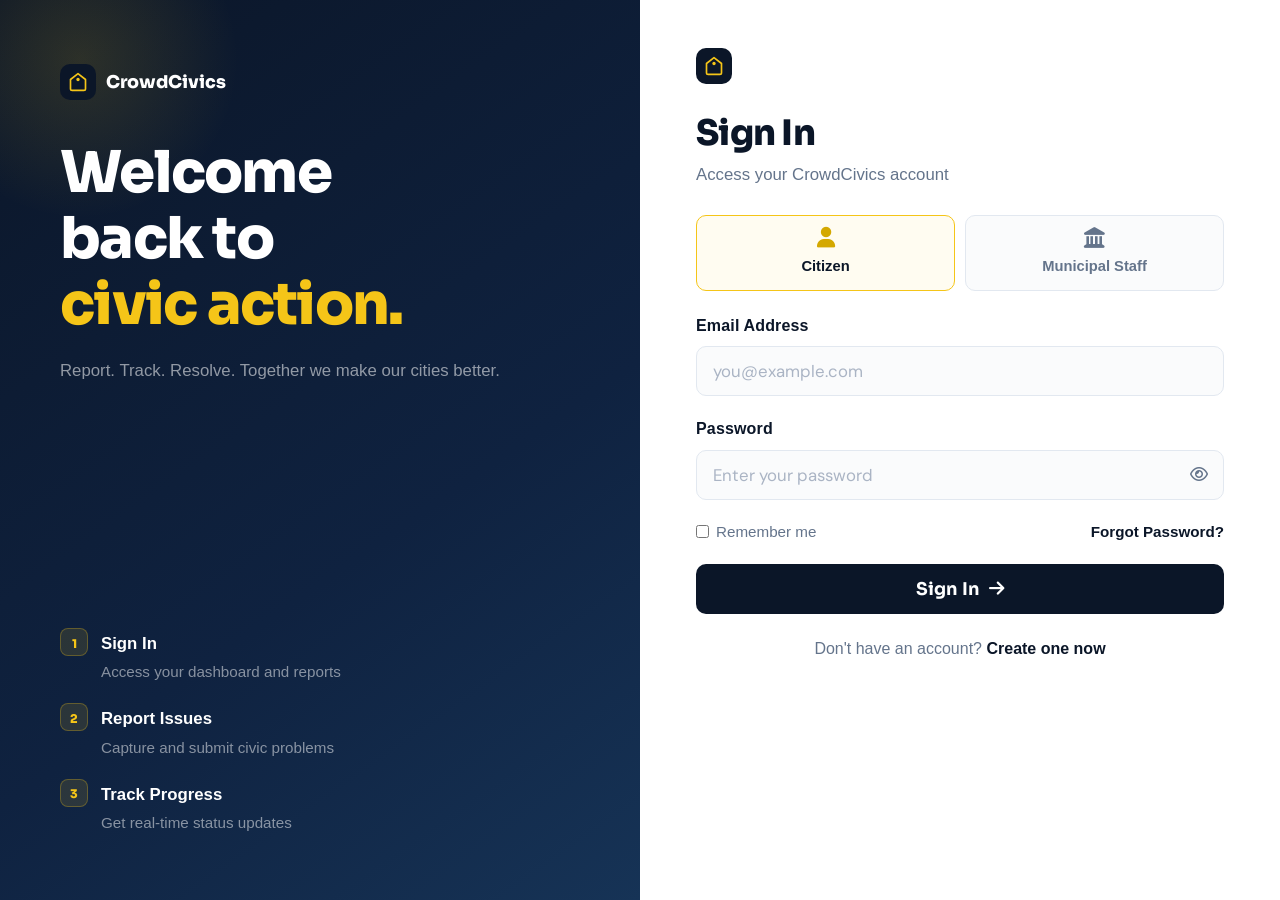
==== commit bc98ecd9: "Updated changes" ====
--- a/admin.html
+++ b/admin.html
@@ -1,106 +1,209 @@
 <!DOCTYPE html>
 <html lang="en">
-
 <head>
-    <meta charset="UTF-8">
-    <title>CrowdCivic Admin Dashboard</title>
-    <link rel="stylesheet" href="https://cdnjs.cloudflare.com/ajax/libs/font-awesome/6.4.0/css/all.min.css">
-    <link rel="stylesheet" href="styles.css">
-    <link rel="stylesheet" href="admin.css">
+  <meta charset="UTF-8">
+  <meta name="viewport" content="width=device-width, initial-scale=1.0">
+  <title>Admin Panel – CrowdCivics</title>
+  <link rel="icon" type="image/png" href="favicon.png">
+  <link rel="stylesheet" href="https://cdnjs.cloudflare.com/ajax/libs/font-awesome/6.4.0/css/all.min.css">
+  <link rel="stylesheet" href="styles.css">
+  <link rel="stylesheet" href="admin.css">
 </head>
-
 <body>
 
-    <header>
-        <h2><span id="headerAdminName">CrowdCivic – Admin Panel</span></h2>
+  <!-- ── ADMIN NAVBAR ── -->
+  <nav class="admin-nav">
+    <div class="admin-nav-left">
+      <div class="admin-brand">
+        <div class="brand-mark">
+          <svg viewBox="0 0 24 24" fill="none" width="18" height="18">
+            <path d="M3 9l9-7 9 7v11a2 2 0 01-2 2H5a2 2 0 01-2-2z" stroke="#f5c518" stroke-width="2" stroke-linejoin="round"/>
+            <circle cx="12" cy="9" r="2" fill="#f5c518"/>
+          </svg>
+        </div>
+        CrowdCivics
+        <div class="admin-badge">Admin</div>
+      </div>
+      <div class="admin-welcome">Welcome, <strong id="headerAdminName">Admin</strong></div>
+    </div>
+    <div class="admin-nav-tabs">
+      <button class="admin-tab active" id="btnActive" onclick="showActiveIssues()">
+        <i class="fas fa-list"></i> Active Issues
+      </button>
+      <button class="admin-tab" id="btnResolved" onclick="showResolvedIssues()">
+        <i class="fas fa-check-double"></i> Resolved & Rejected
+      </button>
+      <button class="admin-tab" id="btnProfile" onclick="toggleAdminProfile()">
+        <i class="fas fa-user-shield"></i> Profile
+      </button>
+    </div>
+    <button class="btn-logout" onclick="logout()"><i class="fas fa-sign-out-alt"></i> Logout</button>
+  </nav>
+
+  <!-- ── ADMIN BODY ── -->
+  <div class="admin-body">
+
+    <!-- Stats row -->
+    <div class="admin-stats-row">
+      <div class="stat-card gold"><div class="stat-label">Total Issues</div><div class="stat-num" id="adminTotalIssues">—</div><div class="stat-change">All time</div><div class="stat-icon"><i class="fas fa-file-alt"></i></div></div>
+      <div class="stat-card blue"><div class="stat-label">In Progress</div><div class="stat-num" id="adminInProgress">—</div><div class="stat-change">Across departments</div><div class="stat-icon"><i class="fas fa-tasks"></i></div></div>
+      <div class="stat-card green"><div class="stat-label">Resolved</div><div class="stat-num" id="adminResolved">—</div><div class="stat-change">Resolution rate</div><div class="stat-icon"><i class="fas fa-check-circle"></i></div></div>
+      <div class="stat-card red"><div class="stat-label">Rejected</div><div class="stat-num" id="adminRejected">—</div><div class="stat-change">Invalid reports</div><div class="stat-icon"><i class="fas fa-times-circle"></i></div></div>
+    </div>
+
+    <!-- Profile section (hidden by default) -->
+    <div class="admin-profile-panel" id="adminProfilePanel" style="display:none;">
+      <div class="admin-profile-card">
+        <h3><i class="fas fa-user-shield"></i> Admin Profile</h3>
+        
+        <div class="info-row" id="row-admin-name">
+          <div class="info-icon"><i class="fas fa-user"></i></div>
+          <div>
+            <div class="info-label">Name</div>
+            <div class="info-value" id="adminName">Loading...</div>
+            <div class="inline-input-container">
+              <input type="text" class="inline-input" id="edit-admin-name">
+              <button class="btn-save-inline" onclick="saveAdminField('name')"><i class="fas fa-check"></i></button>
+              <button class="btn-cancel-inline" onclick="toggleAdminEdit('name')"><i class="fas fa-times"></i></button>
+            </div>
+          </div>
+          <i class="fas fa-pencil-alt edit-icon" onclick="toggleAdminEdit('name')"></i>
+        </div>
+
+        <div class="info-row" id="row-admin-email">
+          <div class="info-icon"><i class="fas fa-envelope"></i></div>
+          <div>
+            <div class="info-label">Email</div>
+            <div class="info-value" id="adminEmail">—</div>
+          </div>
+        </div>
+
+        <div class="info-row" id="row-admin-phone">
+          <div class="info-icon"><i class="fas fa-phone"></i></div>
+          <div>
+            <div class="info-label">Mobile Number</div>
+            <div class="info-value" id="adminPhone">—</div>
+            <div class="inline-input-container">
+              <input type="tel" class="inline-input" id="edit-admin-phone">
+              <button class="btn-save-inline" onclick="saveAdminField('phone')"><i class="fas fa-check"></i></button>
+              <button class="btn-cancel-inline" onclick="toggleAdminEdit('phone')"><i class="fas fa-times"></i></button>
+            </div>
+          </div>
+          <i class="fas fa-pencil-alt edit-icon" onclick="toggleAdminEdit('phone')"></i>
+        </div>
+
+        <div class="info-row" id="row-admin-dept">
+          <div class="info-icon"><i class="fas fa-building"></i></div>
+          <div>
+            <div class="info-label">Department</div>
+            <div class="info-value" id="adminDepartment">—</div>
+          </div>
+        </div>
+
+        <div class="info-row" id="row-admin-id">
+          <div class="info-icon"><i class="fas fa-id-badge"></i></div>
+          <div>
+            <div class="info-label">Government ID</div>
+            <div class="info-value" id="adminId">—</div>
+          </div>
+        </div>
+
+        <div class="admin-profile-security">
+          <h4>Update Password</h4>
+          <form id="updatePasswordForm" onsubmit="event.preventDefault(); updateAdminPassword();" style="max-width:400px;">
+            <div class="form-field"><label for="currentPassword">Current Password</label><input type="password" id="currentPassword" placeholder="Current password" required></div>
+            <div class="form-field"><label for="newPassword">New Password</label><input type="password" id="newPassword" placeholder="New password" required></div>
+            <div class="form-field"><label for="confirmPassword">Confirm New Password</label><input type="password" id="confirmPassword" placeholder="Confirm new password" required></div>
+            <button type="submit" class="btn-update-pw" id="updatePasswordBtn"><i class="fas fa-key"></i> Update Password</button>
+            <div id="passwordMessage" class="inline-msg" style="display:none;margin-top:12px;"></div>
+          </form>
+        </div>
+      </div>
+    </div>
+
+    <!-- Issues Table Section -->
+    <div id="issuesSection" class="admin-table-section">
+
+      <!-- Filter row -->
+      <div class="admin-table-header">
         <div>
-            <button id="btnActive" onclick="showActiveIssues()"
-                style="margin-right: 10px; background-color: #f1f5f9; color: #1e293b; border: 1px solid #cbd5e1;">Active Issues</button>
-            <button id="btnResolved" onclick="showResolvedIssues()"
-                style="margin-right: 10px; background-color: #f1f5f9; color: #1e293b; border: 1px solid #cbd5e1;">Resolved & Rejected</button>
-            <button id="btnProfile" onclick="toggleAdminProfile()"
-                style="margin-right: 10px; background-color: #f1f5f9; color: #1e293b; border: 1px solid #cbd5e1;">Profile</button>
-            <button onclick="logout()">Logout</button>
-        </div>
-    </header>
-        <div class="user-info"
-            style="display: none; margin-bottom: 2rem; background: #f8fafc; padding: 1.5rem; border-radius: 8px; border: 1px solid #e2e8f0;">
-            <h3>Admin Profile</h3>
-            <p style="margin-bottom: 5px;"><strong>Name:</strong> <span id="adminName">Loading...</span></p>
-            <p style="margin-bottom: 5px;"><strong>Email:</strong> <span id="adminEmail">Loading...</span></p>
-            <p style="margin-bottom: 5px;"><strong>Department:</strong> <span id="adminDepartment">Loading...</span></p>
-            <p style="margin-bottom: 5px;"><strong>Government ID:</strong> <span id="adminId">Loading...</span></p>
-
-            <div class="security-section" style="margin-top: 1.5rem; padding-top: 1.5rem; border-top: 1px solid #e2e8f0;">
-                <h4 style="margin-bottom: 1rem;">Update Password</h4>
-                <form id="updatePasswordForm" style="display: flex; flex-direction: column; gap: 1rem; max-width: 400px;" onsubmit="event.preventDefault(); updateAdminPassword();">
-                    <div class="form-group">
-                        <label for="currentPassword" style="display: block; font-size: 0.85rem; margin-bottom: 4px;">Current Password</label>
-                        <input type="password" id="currentPassword" required placeholder="Current password" style="width: 100%; padding: 8px; border: 1px solid #cbd5e1; border-radius: 4px;">
-                    </div>
-                    <div class="form-group">
-                        <label for="newPassword" style="display: block; font-size: 0.85rem; margin-bottom: 4px;">New Password</label>
-                        <input type="password" id="newPassword" required placeholder="New password" style="width: 100%; padding: 8px; border: 1px solid #cbd5e1; border-radius: 4px;">
-                    </div>
-                    <div class="form-group">
-                        <label for="confirmPassword" style="display: block; font-size: 0.85rem; margin-bottom: 4px;">Confirm New Password</label>
-                        <input type="password" id="confirmPassword" required placeholder="Confirm new password" style="width: 100%; padding: 8px; border: 1px solid #cbd5e1; border-radius: 4px;">
-                    </div>
-                    <button type="submit" id="updatePasswordBtn" class="update-btn" style="width: fit-content;">Update Password</button>
-                    <div id="passwordMessage" style="margin-top: 10px; font-size: 0.9rem;"></div>
-                </form>
-            </div>
-        </div>
-
-        <div id="issuesSection">
-            <h3>Reported Civic Issues</h3>
-
-            <table>
-                <thead>
-                    <tr>
-                        <th>Issue ID</th>
-                        <th>Citizen ID</th>
-                        <th>Date Reported</th>
-                        <th>Title</th>
-                        <th>Category</th>
-                        <th>Location</th>
-                        <th>Photo</th>
-                        <th>Status</th>
-                        <th>Assign Dept</th>
-                        <th>Action</th>
-                    </tr>
-                </thead>
-                <tbody id="issueTable">
-                    <tr>
-                        <td>101</td>
-                        <td>2026-03-01</td>
-                        <td>Pothole on Road</td>
-                        <td>Roads</td>
-                        <td>Hyderabad</td>
-                        <td><button>View</button></td>
-                        <td>
-                            <select>
-                                <option>Pending</option>
-                                <option>In Progress</option>
-                                <option>Resolved</option>
-                            </select>
-                        </td>
-                        <td>
-                            <select>
-                                <option>Roads Dept</option>
-                                <option>Municipality</option>
-                                <option>Water Dept</option>
-                            </select>
-                        </td>
-                        <td>
-                            <button class="update-btn">Update</button>
-                        </td>
-                    </tr>
-                </tbody>
-            </table>
-        </div>
-
-    <script src="admin.js"></script>
+          <h2 id="tableTitle">Active Issues</h2>
+          <p id="tableSubtitle">Manage and update reported civic problems</p>
+        </div>
+        <div class="admin-filter-row">
+          <div class="filter-group">
+            <label>Category</label>
+            <select id="filterCategory" class="admin-select" onchange="filterTable()">
+              <option value="">All Categories</option>
+              <option value="POTHOLE">Pothole / Road</option>
+              <option value="STREETLIGHT">Streetlight</option>
+              <option value="GARBAGE">Garbage</option>
+              <option value="WATER">Water / Pipe</option>
+              <option value="OTHER">Other</option>
+            </select>
+          </div>
+          <div class="filter-group">
+            <label>Status</label>
+            <select id="filterStatus" class="admin-select" onchange="filterTable()">
+              <option value="">All Status</option>
+              <option value="PENDING">Pending</option>
+              <option value="IN_PROGRESS">In Progress</option>
+              <option value="RESOLVED">Resolved</option>
+              <option value="REJECTED">Rejected</option>
+            </select>
+          </div>
+          <div class="filter-group">
+            <label>Department</label>
+            <select id="filterDept" class="admin-select" onchange="filterTable()">
+              <option value="">All Departments</option>
+              <option value="Roads & Transport">Roads & Transport</option>
+              <option value="Water Supply">Water Supply</option>
+              <option value="Electricity & Streetlights">Electricity & Streetlights</option>
+              <option value="Waste Management">Waste Management</option>
+              <option value="Parks & Horticulture">Parks & Horticulture</option>
+              <option value="Health & Sanitation">Health & Sanitation</option>
+              <option value="Municipality">Municipality</option>
+            </select>
+          </div>
+        </div>
+      </div>
+
+      <div class="admin-table-wrap">
+        <table id="issueTable">
+          <thead>
+            <tr>
+              <th>Issue ID</th>
+              <th>Citizen ID</th>
+              <th>Date</th>
+              <th>Title</th>
+              <th>Category</th>
+              <th>Location</th>
+              <th>Photo</th>
+              <th>Status</th>
+              <th>Assign Dept</th>
+              <th>Action</th>
+            </tr>
+          </thead>
+          <tbody id="issueTableBody">
+            <tr>
+              <td colspan="10" class="table-loading"><i class="fas fa-spinner fa-spin"></i> Loading issues...</td>
+            </tr>
+          </tbody>
+        </table>
+      </div>
+    </div>
+
+  </div>
+
+  <!-- Photo Modal -->
+  <div id="photoModal" class="photo-modal" style="display:none;">
+    <div class="photo-modal-inner">
+      <button class="photo-modal-close" onclick="closePhotoModal()">&times;</button>
+      <img id="photoModalImg" src="" alt="Issue Photo">
+    </div>
+  </div>
+
+  <script src="main.js"></script>
+  <script src="admin.js"></script>
 </body>
-
 </html>
--- a/styles.css
+++ b/styles.css
@@ -123,12 +123,12 @@
 }
 
 h1 {
-    font-size: 2.5rem;
+    font-size: 2.8rem;
     letter-spacing: -0.025em;
 }
 
 h2 {
-    font-size: 2rem;
+    font-size: 2.4rem;
     letter-spacing: -0.025em;
 }
 
@@ -181,7 +181,7 @@
 }
 
 .subtitle {
-    font-size: 0.95rem;
+    font-size: 1.1rem;
     color: var(--text-muted);
     text-align: center;
     margin-bottom: 2rem;
@@ -195,7 +195,7 @@
     display: block;
     margin-bottom: 0.5rem;
     font-weight: 500;
-    font-size: 0.9rem;
+    font-size: 1.1rem;
     color: var(--text-main);
 }
 
@@ -205,7 +205,7 @@
     padding: 0.75rem 1rem;
     border: 1px solid #e2e8f0;
     border-radius: var(--radius-sm);
-    font-size: 0.95rem;
+    font-size: 1.1rem;
     transition: var(--transition-base);
     background-color: #f8fafc;
 }
@@ -228,7 +228,7 @@
     padding: 1rem;
     margin-bottom: 1.5rem;
     border-radius: var(--radius-md);
-    font-size: 0.95rem;
+    font-size: 1.05rem;
     font-weight: 500;
     text-align: center;
 }
@@ -260,6 +260,7 @@
     background: var(--primary-color);
     color: var(--primary-navy);
     font-weight: 700;
+    font-size: 1.1rem;
     border: none;
     border-radius: var(--radius-sm);
     cursor: pointer;
@@ -1971,4 +1972,5 @@
     border-radius: 4px;
     font-size: 0.8rem;
     margin-right: 8px;
-}+}
+
--- a/admin.css
+++ b/admin.css
@@ -1,115 +1,234 @@
-header {
-    background: var(--primary-navy);
-    color: white;
-    padding: 1rem 2rem;
-    display: flex;
-    justify-content: space-between;
-    align-items: center;
-    box-shadow: var(--shadow-md);
-    border-bottom: 2px solid var(--primary-color);
-    margin-bottom: 2rem;
-}
-
-header h2,
-header h2 span {
-    color: white !important;
-}
-
-header button {
-    background: rgba(255, 255, 255, 0.2);
-    color: white;
-    border: 1px solid rgba(255, 255, 255, 0.4);
-    padding: 0.5rem 1rem;
-    cursor: pointer;
-    border-radius: var(--radius-sm);
-    font-weight: 600;
-    transition: var(--transition-base);
-}
-
-header button:hover {
-    background: white;
-    color: var(--primary-color);
-}
-
-.active-nav {
-    background-color: #f5c518 !important; /* Gold/Yellow */
-    color: #1e293b !important;
-    border-color: #f5c518 !important;
-    box-shadow: 0 0 10px rgba(245, 197, 24, 0.4);
-}
-
-.dashboard {
-    max-width: 100%;
-    margin: 2rem;
-    padding: 2rem;
-}
-
-table {
-    width: 100%;
-    border-collapse: separate;
-    border-spacing: 0;
-    margin-top: 1.5rem;
-    background: white;
-    border-radius: var(--radius-md);
-    overflow: hidden;
-    box-shadow: var(--shadow-sm);
-    border: 1px solid #e2e8f0;
-}
-
-table th,
-table td {
-    padding: 1rem;
-    text-align: left;
-    border-bottom: 1px solid #e2e8f0;
-}
-
-table th {
-    background: #f8fafc;
-    font-weight: 600;
-    color: var(--text-muted);
-    font-size: 0.85rem;
-    text-transform: uppercase;
-    letter-spacing: 0.05em;
-}
-
-table tr:last-child td {
-    border-bottom: none;
-}
-
-table tr:hover td {
-    background-color: #f8fafc;
-}
-
-select {
-    padding: 0.5rem;
-    border-radius: var(--radius-sm);
-    border: 1px solid #e2e8f0;
-    font-size: 0.9rem;
-    color: var(--text-main);
-    background-color: white;
-    cursor: pointer;
-}
-
-select:focus {
-    outline: none;
-    border-color: var(--primary-color);
-}
-
-.update-btn {
-    background: var(--success-color);
-    color: white;
-    border: none;
-    padding: 0.5rem 1rem;
-    cursor: pointer;
-    border-radius: var(--radius-sm);
-    font-weight: 500;
-    font-size: 0.9rem;
-    transition: var(--transition-base);
-    box-shadow: var(--shadow-sm);
-}
-
-.update-btn:hover {
-    transform: translateY(-1px);
-    box-shadow: var(--shadow-md);
-    filter: brightness(110%);
+/* ── ADMIN BASE ── */
+:root {
+  --navy: #0b1628;
+  --navy-mid: #0f2240;
+  --navy-light: #1a3356;
+  --gold: #f5c518;
+  --gold-dark: #d4a800;
+  --emerald: #10b981;
+  --crimson: #ef4444;
+  --sky: #38bdf8;
+  --slate: #64748b;
+  --offwhite: #f7f8fa;
+  --white: #ffffff;
+  --font-head: 'Sora', sans-serif;
+  --font-body: 'DM Sans', sans-serif;
+  --r-sm: 8px;
+  --r-md: 12px;
+  --r-lg: 18px;
+  --shadow-card: 0 4px 24px rgba(11,22,40,0.08);
+}
+
+body { background: #eef1f6; margin: 0; font-family: var(--font-body); color: var(--navy); }
+
+/* ── Admin Navbar ── */
+.admin-nav {
+  background: var(--navy); padding: 0 28px;
+  display: flex; align-items: center; justify-content: space-between; height: 66px;
+  position: sticky; top: 0; z-index: 100;
+  border-bottom: 2.5px solid var(--gold);
+  box-shadow: 0 2px 20px rgba(11,22,40,0.35);
+}
+.admin-nav-left { display: flex; align-items: center; gap: 18px; }
+.admin-brand {
+  display: flex; align-items: center; gap: 10px;
+  font-family: var(--font-head); font-weight: 800; font-size: 1rem; color: #fff;
+}
+.brand-mark {
+  width: 32px; height: 32px; background: rgba(255,255,255,0.1); border-radius: 8px;
+  display: flex; align-items: center; justify-content: center;
+}
+.admin-badge {
+  background: var(--gold); color: var(--navy);
+  font-size: 0.6rem; font-weight: 900; padding: 3px 8px;
+  border-radius: 6px; letter-spacing: 0.07em; text-transform: uppercase;
+}
+.admin-welcome { color: rgba(255,255,255,0.45); font-size: 0.82rem; border-left: 1px solid rgba(255,255,255,0.14); padding-left: 16px; }
+.admin-welcome strong { color: rgba(255,255,255,0.9); }
+
+/* Tabs */
+.admin-nav-tabs { display: flex; gap: 8px; }
+.admin-tab {
+  display: inline-flex; align-items: center; gap: 8px;
+  padding: 10px 22px; border: none; background: rgba(255,255,255,0.08);
+  color: rgba(255,255,255,0.6); border-radius: 50px;
+  font-family: var(--font-body); font-size: 0.88rem; font-weight: 700;
+  cursor: pointer; transition: all .25s ease;
+}
+.admin-tab i { font-size: 0.9rem; }
+.admin-tab:hover { background: rgba(255,255,255,0.15); color: #fff; }
+.admin-tab.active { background: var(--gold); color: var(--navy); box-shadow: 0 4px 15px rgba(245,197,24,0.3); }
+
+.btn-logout {
+  background: transparent; border: 1.5px solid rgba(255,255,255,0.15);
+  color: #fff; padding: 7px 15px; border-radius: var(--r-sm);
+  font-size: 0.8rem; font-weight: 600; cursor: pointer; transition: all .2s;
+}
+.btn-logout:hover { background: var(--crimson); border-color: var(--crimson); }
+
+/* ── Body ── */
+.admin-body { padding: 28px; max-width: 1600px; margin: 0 auto; }
+
+/* Stats */
+.admin-stats-row { display: grid; grid-template-columns: repeat(4,1fr); gap: 20px; margin-bottom: 28px; }
+.stat-card {
+  background: #fff; border-radius: var(--r-lg); padding: 22px 24px;
+  position: relative; overflow: hidden; border: 1px solid rgba(11,22,40,0.05);
+  box-shadow: var(--shadow-card); display: flex; flex-direction: column;
+}
+.stat-label { font-size: 0.72rem; font-weight: 700; color: var(--slate); text-transform: uppercase; letter-spacing: 0.05em; margin-bottom: 6px; }
+.stat-num { font-family: var(--font-head); font-size: 1.8rem; font-weight: 800; color: var(--navy); margin-bottom: 4px; }
+.stat-change { font-size: 0.75rem; color: var(--slate); opacity: 0.7; }
+.stat-icon {
+  position: absolute; right: 20px; bottom: 20px; font-size: 2rem;
+  opacity: 0.08; color: var(--navy);
+}
+.stat-card.gold { border-left: 4px solid var(--gold); }
+.stat-card.blue { border-left: 4px solid var(--sky); }
+.stat-card.green { border-left: 4px solid var(--emerald); }
+.stat-card.red { border-left: 4px solid var(--crimson); }
+
+/* ── Profile panel ── */
+.admin-profile-panel { margin-bottom: 28px; animation: fadeSlide .3s ease; }
+@keyframes fadeSlide { from{opacity:0;transform:translateY(-12px)} to{opacity:1;transform:translateY(0)} }
+.admin-profile-card {
+  background: #fff; border-radius: var(--r-lg); padding: 32px 36px;
+  border: 1px solid rgba(11,22,40,0.06); box-shadow: var(--shadow-card); max-width: 800px;
+}
+.admin-profile-card h3 {
+  font-family: var(--font-head); font-weight: 800; font-size: 1.1rem; color: var(--navy);
+  display: flex; align-items: center; gap: 10px;
+  border-bottom: 1px solid rgba(11,22,40,0.07); padding-bottom: 14px; margin-bottom: 20px;
+}
+.admin-profile-card h3 i { color: var(--gold-dark); }
+
+.info-row { display: flex; align-items: center; gap: 14px; padding: 12px 0; border-bottom: 1px solid rgba(11,22,40,0.05); position: relative; }
+.info-row:last-of-type { border-bottom: none; }
+.info-icon { width: 34px; height: 34px; border-radius: 9px; background: var(--offwhite); display: flex; align-items: center; justify-content: center; font-size: 0.85rem; color: var(--slate); flex-shrink: 0; }
+.info-label { font-size: 0.72rem; color: var(--slate); margin-bottom: 2px; font-weight: 500; }
+.info-value { font-size: 0.9rem; font-weight: 600; color: var(--navy); }
+
+/* ── Editing Styles ── */
+.edit-icon {
+  margin-left: auto; font-size: 0.8rem; color: var(--slate);
+  cursor: pointer; opacity: 0.3; transition: all 0.2s;
+}
+.info-row:hover .edit-icon { opacity: 1; color: var(--gold-dark); }
+.edit-mode .info-value { display: none; }
+.inline-input-container { display: none; align-items: center; gap: 8px; flex: 1; }
+.edit-mode .inline-input-container { display: flex; }
+.inline-input {
+  flex: 1; padding: 6px 10px; border: 1.5px solid var(--gold);
+  border-radius: var(--r-sm); font-size: 0.9rem; outline: none;
+  background: #fff;
+}
+.btn-save-inline {
+  background: var(--navy); color: #fff; border: none;
+  width: 28px; height: 28px; border-radius: 50%;
+  display: flex; align-items: center; justify-content: center;
+  cursor: pointer; font-size: 0.8rem;
+}
+.btn-save-inline:hover { background: var(--emerald); }
+.btn-cancel-inline {
+  background: #f1f5f9; color: var(--slate); border: none;
+  width: 28px; height: 28px; border-radius: 50%;
+  display: flex; align-items: center; justify-content: center;
+  cursor: pointer; font-size: 0.8rem;
+}
+.btn-cancel-inline:hover { background: #fee2e2; color: var(--crimson); }
+
+/* Security section */
+.admin-profile-security { margin-top: 28px; padding-top: 24px; border-top: 1px solid rgba(11,22,40,0.07); }
+.admin-profile-security h4 { font-family: var(--font-head); font-weight: 700; font-size: 0.95rem; color: var(--navy); margin-bottom: 18px; }
+.form-field { margin-bottom: 15px; display: flex; flex-direction: column; gap: 6px; }
+.form-field label { font-size: 0.75rem; font-weight: 700; color: var(--slate); text-transform: uppercase; }
+.form-field input { padding: 10px 14px; border: 1.5px solid #e2e8f0; border-radius: var(--r-sm); outline: none; transition: border-color .2s; }
+.form-field input:focus { border-color: var(--gold); }
+.btn-update-pw {
+  display: inline-flex; align-items: center; gap: 8px;
+  padding: 11px 22px; background: var(--navy); color: #fff;
+  border: none; border-radius: var(--r-sm); font-family: var(--font-head);
+  font-size: 0.875rem; font-weight: 700; cursor: pointer; transition: all .25s;
+}
+.btn-update-pw:hover { background: var(--navy-light); transform: translateY(-1px); }
+
+/* ── Table section ── */
+.admin-table-section {
+  background: #fff; border-radius: var(--r-lg);
+  border: 1px solid rgba(11,22,40,0.06); box-shadow: var(--shadow-card); overflow: hidden;
+}
+.admin-table-header {
+  display: flex; align-items: flex-start; justify-content: space-between; flex-wrap: wrap; gap: 16px;
+  padding: 22px 26px; border-bottom: 1px solid rgba(11,22,40,0.07);
+}
+.admin-table-header h2 { font-family: var(--font-head); font-weight: 800; font-size: 1.1rem; color: var(--navy); margin-bottom: 3px; }
+.admin-table-header p  { font-size: 0.8rem; color: var(--slate); }
+.admin-filter-row { display: flex; gap: 14px; flex-wrap: wrap; align-items: flex-end; }
+.filter-group { display: flex; flex-direction: column; gap: 5px; }
+.filter-group label { font-size: 0.65rem; font-weight: 700; color: var(--slate); text-transform: uppercase; letter-spacing: 0.06em; }
+.admin-select {
+  padding: 8px 12px; border: 1.5px solid #e2e8f0; border-radius: var(--r-sm);
+  font-family: var(--font-body); font-size: 0.82rem; color: var(--navy); background: #fafbfc;
+  outline: none; cursor: pointer; transition: border-color .2s; min-width: 135px;
+}
+.admin-select:focus { border-color: var(--gold); }
+
+/* Table */
+.admin-table-wrap { overflow-x: auto; }
+table { width: 100%; border-collapse: collapse; }
+thead th {
+  padding: 14px 18px; text-align: left;
+  font-size: 0.68rem; font-weight: 700; color: var(--slate);
+  text-transform: uppercase; letter-spacing: 0.07em;
+  background: #f8fafc; border-bottom: 1px solid rgba(11,22,40,0.08);
+  white-space: nowrap;
+}
+tbody td {
+  padding: 16px 18px; font-size: 0.85rem; color: var(--navy);
+  border-bottom: 1px solid rgba(11,22,40,0.05); vertical-align: middle;
+}
+tbody tr:hover td { background: #fafbfc; }
+.table-loading { text-align: center; padding: 40px; color: var(--slate); font-size: 0.875rem; }
+
+/* Status pillars */
+.status-select {
+  padding: 6px 10px; border-radius: 6px; border: 1.5px solid #e2e8f0;
+  font-size: 0.78rem; font-weight: 600; cursor: pointer; outline: none;
+}
+
+.update-btn:hover { background: var(--navy-light); transform: translateY(-1px); }
+
+/* Route button */
+.btn-route {
+  display: inline-flex; align-items: center; gap: 6px;
+  background: var(--gold); color: var(--navy);
+  padding: 6px 14px; border-radius: 50px;
+  font-size: 0.72rem; font-weight: 800; text-decoration: none;
+  transition: all 0.2s ease; box-shadow: 0 2px 8px rgba(245,197,24,0.2);
+}
+.btn-route:hover {
+  background: var(--gold-dark); transform: scale(1.05);
+  box-shadow: 0 4px 12px rgba(245,197,24,0.35);
+}
+
+/* Modal */
+.photo-modal {
+  position: fixed; inset: 0; z-index: 3000;
+  background: rgba(11,22,40,0.85); backdrop-filter: blur(8px);
+  display: flex; align-items: center; justify-content: center; padding: 24px;
+}
+.photo-modal-inner { position: relative; max-width: 90vw; max-height: 85vh; }
+.photo-modal-inner img { max-width: 100%; max-height: 85vh; border-radius: var(--r-md); box-shadow: 0 24px 80px rgba(0,0,0,0.5); }
+.photo-modal-close {
+  position: absolute; top: -14px; right: -14px;
+  width: 32px; height: 32px; border-radius: 50%;
+  background: #fff; border: none; cursor: pointer; font-size: 1.2rem;
+  display: flex; align-items: center; justify-content: center;
+}
+
+/* Responsive */
+@media (max-width: 960px) {
+  .admin-stats-row { grid-template-columns: repeat(2,1fr); }
+  .admin-nav { height: auto; padding: 12px 20px; flex-wrap: wrap; gap: 12px; }
+  .admin-nav-tabs { order: 3; width: 100%; }
 }
